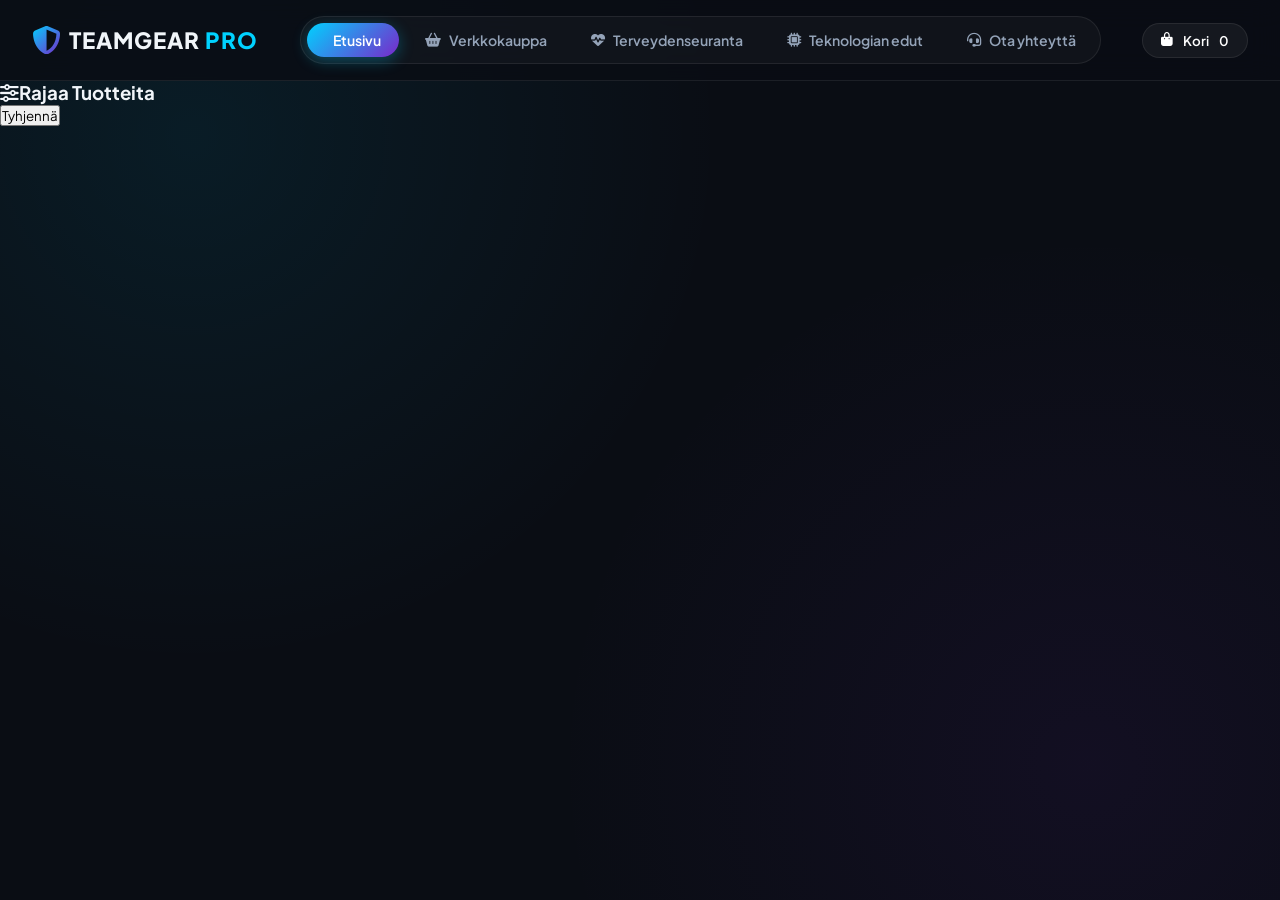
==== index.html @ cf90cc13 "Navbar valmis" ====
<!DOCTYPE html>
<html lang="fi">

<head>
    <meta charset="UTF-8" />
    <meta name="viewport" content="width=device-width, initial-scale=1.0" />
    <title>TeamGear Pro - Urheilujoukkueiden Kokoelma</title>
    <link rel="stylesheet" href="style.css" />
    <link rel="stylesheet" href="https://cdnjs.cloudflare.com/ajax/libs/font-awesome/6.4.0/css/all.min.css" />
</head>

<body>
    <header class="luxury-navbar">
        <div class="logo-box">
            <a href="#etusivu" class="logo-link">
                <i class="fa-solid fa-shield-halved logo-icon"></i>
                <span class="logo-text">TEAMGEAR <span>PRO</span></span>
            </a>
        </div>
        <nav class="nav-links">
            <button class="nav-btn active" data-tab="tab-etusivu"><i class="fa-solid fa-grid-2"></i>Etusivu</button>
            <button class="nav-btn" data-tab="tab-verkkokauppa"><i
                    class="fa-solid fa-basket-shopping"></i>Verkkokauppa</button>
            <button class="nav-btn disabled" data-tab="tab-terveys"><i
                    class="fa-solid fa-heart-pulse"></i>Terveydenseuranta</button>
            <button class="nav-btn disabled" data-tab="tab-teknologia"><i class="fa-solid fa-microchip"></i>Teknologian
                edut</button>
            <button class="nav-btn disabled" data-tab="tab-yhteytta"><i class="fa-solid fa-headset"></i>Ota
                yhteyttä</button>
        </nav>
        <div class="nav-cart-box">
            <button id="open-cart-btn" class="glow-cart-btn">
                <i class="fa-solid fa-bag-shopping"></i>
                <span class="cart-label">Kori</span>
                <span id="cart-badge" class="badge">0</span>
            </button>
        </div>
    </header>

    <div class="main-container">
        <section id="tab-etusivu" class="tab-content active">
            <div class="catalog-layout">
                <aside class="glow-sidebar">
                    <div class="fillter-header">
                        <h3><i class="fa-solid fa-sliders"></i>Rajaa Tuotteita</h3>
                        <button id="reset-filters" class="reset-btn">Tyhjennä</button>
                    </div>

                    <div class="filter-group">
                        <label></label>
                    </div>

                </aside>
            </div>
        </section>
    </div>
</body>

</html>
---- style.css ----
@import url('https://fonts.googleapis.com/css2?family=Plus+Jakarta+Sans:wght@300;400;600;700;800&display=swap');

* {
    margin: 0;
    padding: 0;
    box-sizing: border-box;
    font-family: 'Plus Jakarta Sans', sans-serif;
}

:root {
    --bg-dark: #0a0d14;
    --card-bg: rgba(18, 24, 38, 0.75);
    --border-color: rgba(255, 255, 255, 0.08);
    --accent-blue: #00d2ff;
    --accent-purple: #7928ca;
    --accent-gradient: linear-gradient(135deg, #00d2ff, #7928ca);
    --text-main: #f1f5f9;
    --text-muted: #94a3b8;
    --gold: #ffb703;
}

body {
    background-color: var(--bg-dark);
    background-image:
        radial-gradient(circle at 15% 15%, rgba(0, 210, 255, 0.08) 0%, transparent 40%),
        radial-gradient(circle at 85% 85%, rgba(121, 40, 202, 0.08) 0%, transparent 40%);
    background-attachment: fixed;
    color: var(--text-main);
    min-height: 100vh;
}

.logo-link {
    text-decoration: none;
    color: inherit;
    display: inline-flex;
    align-items: center;
    gap: 0.5rem;
    cursor: pointer;
}

.logo-link:visited,
.logo-link:active,
.logo-link:hover {
    color: inherit;
    text-decoration: none;
}

.luxury-navbar {
    display: flex;
    justify-content: space-between;
    align-items: center;
    padding: 1rem 2rem;
    background: rgba(10, 13, 20, 0.85);
    backdrop-filter: blur(15px);
    border-bottom: 1px solid var(--border-color);
    position: sticky;
    top: 0;
    z-index: 100;
}

.logo-box {
    display: flex;
    align-items: center;
    gap: 10px;
}

.logo-icon {
    font-size: 1.8rem;
    background: var(--accent-gradient);
    background-clip: text;
    -webkit-background-clip: text;
    -webkit-text-fill-color: transparent;
}

.logo-text {
    font-weight: 800;
    font-size: 1.4rem;
    letter-spacing: 1px;
}

.logo-text span {
    color: var(--accent-blue);
}

.nav-links {
    display: flex;
    gap: 8px;
    background: rgba(255, 255, 255, 0.03);
    padding: 6px;
    border-radius: 30px;
    border: 1px solid var(--border-color);
}

.nav-btn {
    background: transparent;
    border: none;
    color: var(--text-muted);
    padding: 8px 18px;
    border-radius: 20px;
    font-size: 0.88rem;
    font-weight: 600;
    cursor: pointer;
    transition: all 0.3s ease;
    display: flex;
    align-items: center;
    gap: 8px;
}

.nav-btn.active {
    background: var(--accent-gradient);
    color: white;
    box-shadow: 0 4px 15px rgba(0, 210, 255, 0.3);
}


.glow-cart-btn {
    background: rgba(255, 255, 255, 0.05);
    border: 1px solid var(--border-color);
    color: white;
    padding: 8px 18px;
    border-radius: 20px;
    font-weight: 600;
    cursor: pointer;
    display: flex;
    align-items: center;
    gap: 10px;
    transition: 0.3s;
}

.glow-cart-btn:hover {
    border-color: var(--accent-blue);
    box-shadow: 0 0 15px rgba(0, 210, 255, 0.2);
}
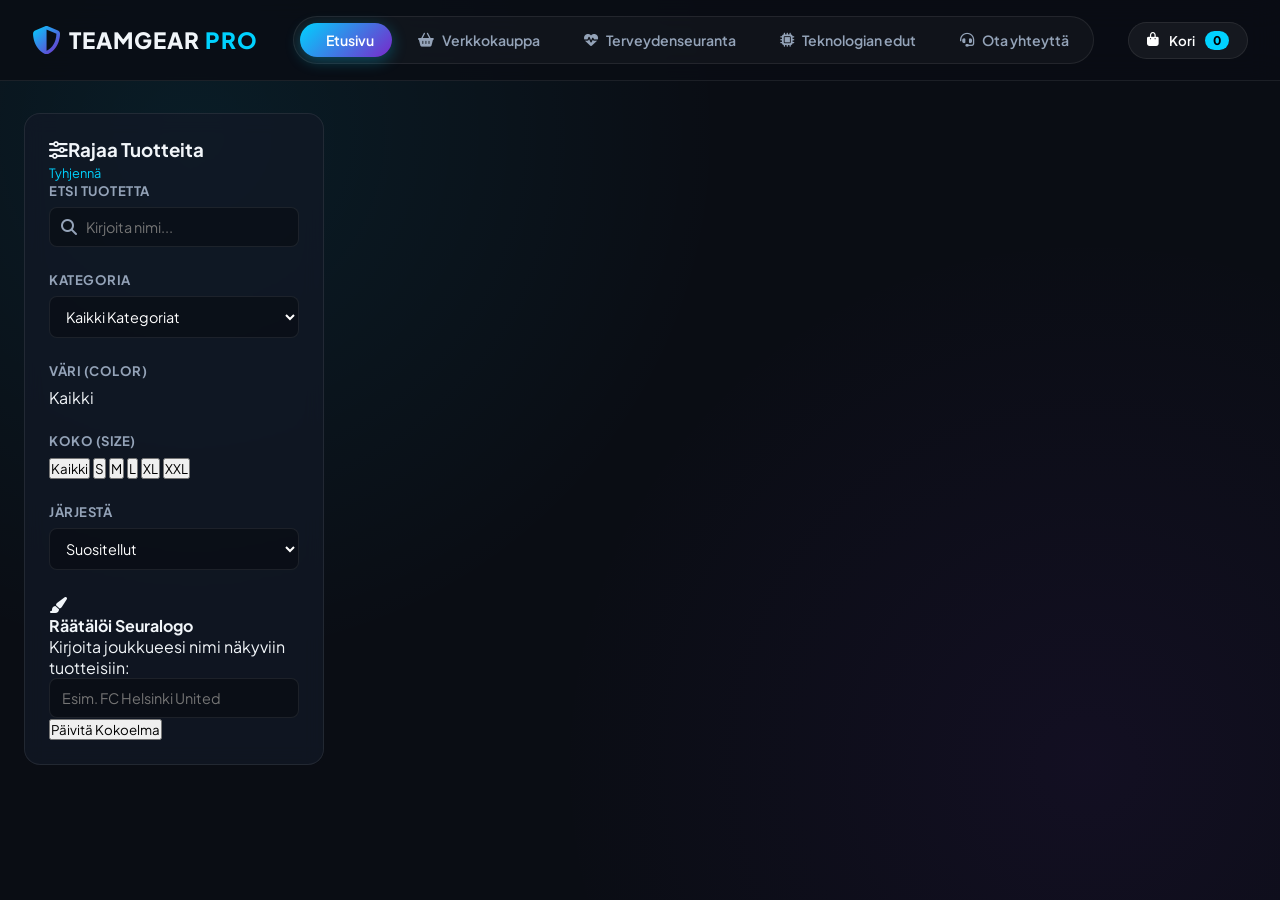
==== commit 74bb8b7a: "Aside Valmis" ====
--- a/index.html
+++ b/index.html
@@ -47,9 +47,71 @@
                     </div>
 
                     <div class="filter-group">
-                        <label></label>
+                        <label>Etsi tuotetta</label>
+                        <div class="search-input-wrapper">
+                            <i class="fa-solid fa-magnifying-glass"></i>
+                            <input type="text" id="search-input" placeholder="Kirjoita nimi..." />
+                        </div>
                     </div>
 
+                    <div class="filter-group">
+                        <label>Kategoria</label>
+                        <select id="category-filter">
+                            <option value="all">Kaikki Kategoriat</option>
+                            <option value="peliasut">Peliasut & Paidat</option>
+                            <option value="takit">Takit & Lämpövarusteet</option>
+                            <option value="housut">Housut & Trikoot</option>
+                            <option value="kengät">Jalkineet & Suojat</option>
+                            <option value="varusteet">Kassit & Tarvikkeet</option>
+                        </select>
+                    </div>
+
+                    <div class="filter-group">
+                        <label>Väri (Color)</label>
+                        <div class="color-swatches" id="color-swatches">
+                            <span class="swatch active" data-color="all" title="Kaikki">Kaikki</span>
+                            <span class="swatch color-red" data-color="Punainen" title="Punainen"></span>
+                            <span class="swatch color-blue" data-color="Sininen" title="Sininen"></span>
+                            <span class="swatch color-black" data-color="Musta" title="Musta"></span>
+                            <span class="swatch color-gold" data-color="Kulta" title="Kulta"></span>
+                            <span class="swatch color-white" data-color="Valkoinen" title="Valkoinen"></span>
+                            <span class="swatch color-cyan" data-color="Syaani" title="Syaani"></span>
+                        </div>
+                    </div>
+
+                    <div class="filter-group">
+                        <label>Koko (Size)</label>
+                        <div class="size-boxes" id="size-boxes">
+                            <button class="size-btn active" data-size="all">Kaikki</button>
+                            <button class="size-btn" data-size="S">S</button>
+                            <button class="size-btn" data-size="M">M</button>
+                            <button class="size-btn" data-size="L">L</button>
+                            <button class="size-btn" data-size="XL">XL</button>
+                            <button class="size-btn" data-size="XXL">XXL</button>
+                        </div>
+                    </div>
+
+                    <div class="filter-group">
+                        <label>Järjestä</label>
+                        <select id="sort-filter">
+                            <option value="default">Suositellut</option>
+                            <option value="price-low">Hinta: Edullisin ensin</option>
+                            <option value="price-high">Hinta: Arvokkain ensin</option>
+                            <option value="name">Nimi (A-Z)</option>
+                        </select>
+                    </div>
+
+                    <div class="customizer-card">
+                        <div class="customizer-head">
+                            <i class="fa-solid fa-paintbrush"></i>
+                            <h4>Räätälöi Seuralogo</h4>
+                        </div>
+                        <p>Kirjoita joukkueesi nimi näkyviin tuotteisiin:</p>
+                        <input type="text" id="team-name-input" placeholder="Esim. FC Helsinki United" />
+                        <button id="apply-team-name" class="accent-btn">
+                            Päivitä Kokoelma
+                        </button>
+                    </div>
                 </aside>
             </div>
         </section>
--- a/style.css
+++ b/style.css
@@ -130,4 +130,111 @@
 .glow-cart-btn:hover {
     border-color: var(--accent-blue);
     box-shadow: 0 0 15px rgba(0, 210, 255, 0.2);
+}
+
+.badge {
+    background: var(--accent-blue);
+    color: #000;
+    font-weight: 800;
+    padding: 2px 8px;
+    border-radius: 10px;
+    font-size: 0.75rem;
+}
+
+.main-container {
+    max-width: 1400px;
+    margin: 2rem auto;
+    padding: 0 1.5rem;
+}
+
+.tab-content {
+    display: none;
+}
+
+.tab-content.active {
+    display: block;
+}
+
+.catalog-layout {
+    display: flex;
+    gap: 2rem;
+}
+
+.glow-sidebar {
+    width: 300px;
+    flex-shrink: 0;
+    background: var(--card-bg);
+    border: 1px solid var(--border-color);
+    backdrop-filter: blur(10px);
+    border-radius: 16px;
+    padding: 1.5rem;
+    height: fit-content;
+
+}
+
+.filter-header {
+    display: flex;
+    justify-content: space-between;
+    align-items: center;
+    margin-bottom: 1.5rem;
+}
+
+.filter-header h3 {
+    font-size: 1.1rem;
+    font-weight: 700;
+    display: flex;
+    align-items: center;
+    gap: 8px;
+}
+
+.reset-btn {
+    background: transparent;
+    border: none;
+    color: var(--accent-blue);
+    font-size: 0.8rem;
+    cursor: pointer;
+}
+
+.filter-group {
+    margin-bottom: 1.5rem;
+}
+
+.filter-group label {
+    display: block;
+    font-size: 0.82rem;
+    text-transform: uppercase;
+    letter-spacing: 0.5px;
+    color: var(--text-muted);
+    margin-bottom: 8px;
+    font-weight: 700;
+}
+
+.search-input-wrapper {
+    position: relative;
+}
+
+.search-input-wrapper i {
+    position: absolute;
+    left: 12px;
+    top: 50%;
+    transform: translateY(-50%);
+    color: var(--text-muted);
+}
+
+.search-input-wrapper input,
+.filter-group select,
+.customizer-card input {
+    width: 100%;
+    background: rgba(0, 0, 0, 0.3);
+    border: 1px solid var(--border-color);
+    color: white;
+    padding: 10px 12px 10px 36px;
+    border-radius: 8px;
+    outline: none;
+    font-size: 0.9rem;
+}
+
+.filter-group select,
+.customizer-card input {
+    padding-left: 12px;
 }
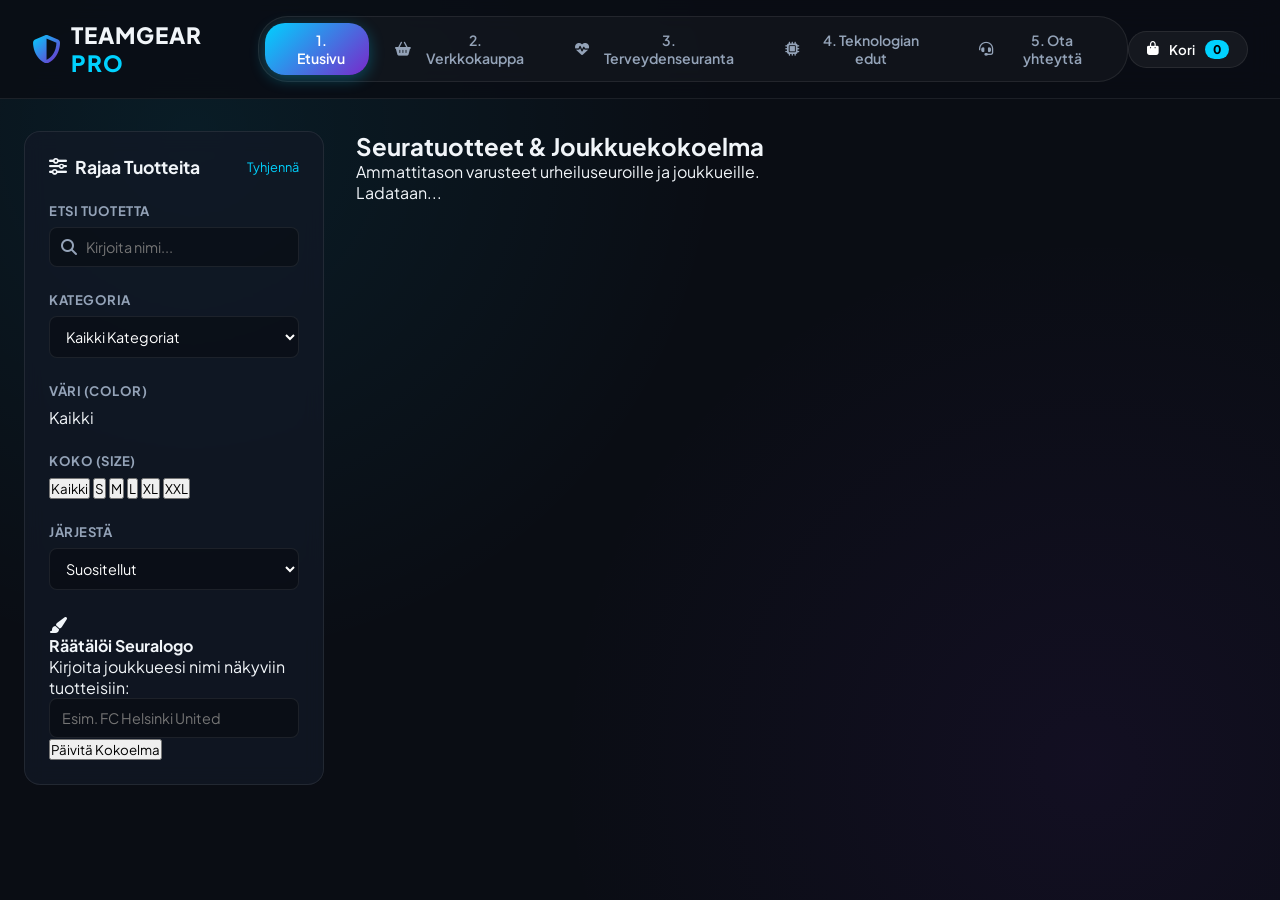
==== commit 07b16289: "Aside jatkuu." ====
--- a/index.html
+++ b/index.html
@@ -12,21 +12,25 @@
 <body>
     <header class="luxury-navbar">
         <div class="logo-box">
-            <a href="#etusivu" class="logo-link">
-                <i class="fa-solid fa-shield-halved logo-icon"></i>
-                <span class="logo-text">TEAMGEAR <span>PRO</span></span>
-            </a>
+            <i class="fa-solid fa-shield-halved logo-icon"></i>
+            <span class="logo-text">TEAMGEAR <span>PRO</span></span>
         </div>
         <nav class="nav-links">
-            <button class="nav-btn active" data-tab="tab-etusivu"><i class="fa-solid fa-grid-2"></i>Etusivu</button>
-            <button class="nav-btn" data-tab="tab-verkkokauppa"><i
-                    class="fa-solid fa-basket-shopping"></i>Verkkokauppa</button>
-            <button class="nav-btn disabled" data-tab="tab-terveys"><i
-                    class="fa-solid fa-heart-pulse"></i>Terveydenseuranta</button>
-            <button class="nav-btn disabled" data-tab="tab-teknologia"><i class="fa-solid fa-microchip"></i>Teknologian
-                edut</button>
-            <button class="nav-btn disabled" data-tab="tab-yhteytta"><i class="fa-solid fa-headset"></i>Ota
-                yhteyttä</button>
+            <button class="nav-btn active" data-tab="tab-etusivu">
+                <i class="fa-solid fa-grid-2"></i> 1. Etusivu
+            </button>
+            <button class="nav-btn" data-tab="tab-verkkokauppa">
+                <i class="fa-solid fa-basket-shopping"></i> 2. Verkkokauppa
+            </button>
+            <button class="nav-btn disabled" data-tab="tab-terveys">
+                <i class="fa-solid fa-heart-pulse"></i> 3. Terveydenseuranta
+            </button>
+            <button class="nav-btn disabled" data-tab="tab-teknologia">
+                <i class="fa-solid fa-microchip"></i> 4. Teknologian edut
+            </button>
+            <button class="nav-btn disabled" data-tab="tab-yhteytta">
+                <i class="fa-solid fa-headset"></i> 5. Ota yhteyttä
+            </button>
         </nav>
         <div class="nav-cart-box">
             <button id="open-cart-btn" class="glow-cart-btn">
@@ -41,8 +45,8 @@
         <section id="tab-etusivu" class="tab-content active">
             <div class="catalog-layout">
                 <aside class="glow-sidebar">
-                    <div class="fillter-header">
-                        <h3><i class="fa-solid fa-sliders"></i>Rajaa Tuotteita</h3>
+                    <div class="filter-header">
+                        <h3><i class="fa-solid fa-sliders"></i> Rajaa Tuotteita</h3>
                         <button id="reset-filters" class="reset-btn">Tyhjennä</button>
                     </div>
 
@@ -113,6 +117,20 @@
                         </button>
                     </div>
                 </aside>
+
+                <main class="catalog-view">
+                    <div class="catalog-topbar">
+                        <div>
+                            <h2>Seuratuotteet & Joukkuekokoelma</h2>
+                            <p class="sub-text">
+                                Ammattitason varusteet urheiluseuroille ja joukkueille.
+                            </p>
+                        </div>
+                        <div class="results-badge" id="results-count">Ladataan...</div>
+                    </div>
+
+                    <div class="products-grid" id="products-grid"></div>
+                </main>
             </div>
         </section>
     </div>
--- a/style.css
+++ b/style.css
@@ -169,7 +169,6 @@
     border-radius: 16px;
     padding: 1.5rem;
     height: fit-content;
-
 }
 
 .filter-header {
@@ -237,4 +236,21 @@
 .filter-group select,
 .customizer-card input {
     padding-left: 12px;
+}
+
+input:focus-visible,
+select:focus-visible,
+button:focus-visible {
+    outline: 2px solid var(--accent-blue);
+    outline-offset: 2px;
+}
+
+@media (max-width: 992px) {
+    .catalog-layout {
+        flex-direction: column;
+    }
+
+    .glow-sidebar {
+        width: 100%;
+    }
 }
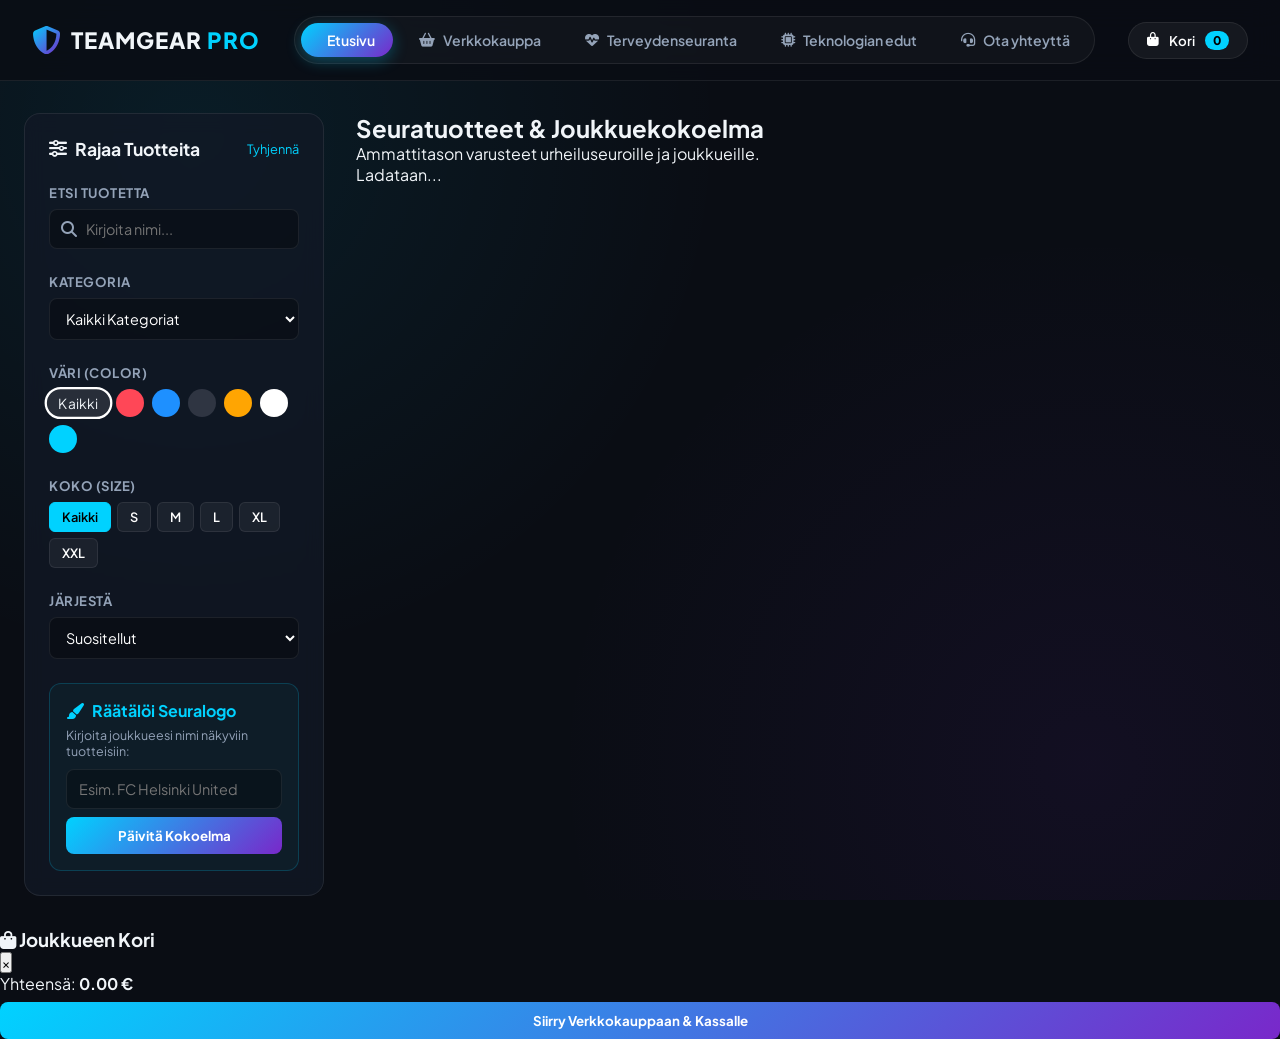
==== commit ab33feaf: "Aside Valmis." ====
--- a/index.html
+++ b/index.html
@@ -17,19 +17,19 @@
         </div>
         <nav class="nav-links">
             <button class="nav-btn active" data-tab="tab-etusivu">
-                <i class="fa-solid fa-grid-2"></i> 1. Etusivu
+                <i class="fa-solid fa-grid-2"></i> Etusivu
             </button>
             <button class="nav-btn" data-tab="tab-verkkokauppa">
-                <i class="fa-solid fa-basket-shopping"></i> 2. Verkkokauppa
+                <i class="fa-solid fa-basket-shopping"></i> Verkkokauppa
             </button>
             <button class="nav-btn disabled" data-tab="tab-terveys">
-                <i class="fa-solid fa-heart-pulse"></i> 3. Terveydenseuranta
+                <i class="fa-solid fa-heart-pulse"></i> Terveydenseuranta
             </button>
             <button class="nav-btn disabled" data-tab="tab-teknologia">
-                <i class="fa-solid fa-microchip"></i> 4. Teknologian edut
+                <i class="fa-solid fa-microchip"></i> Teknologian edut
             </button>
             <button class="nav-btn disabled" data-tab="tab-yhteytta">
-                <i class="fa-solid fa-headset"></i> 5. Ota yhteyttä
+                <i class="fa-solid fa-headset"></i> Ota yhteyttä
             </button>
         </nav>
         <div class="nav-cart-box">
@@ -133,6 +133,92 @@
                 </main>
             </div>
         </section>
+
+        <section id="tab-verkkokauppa" class="tab-content">
+            <div class="verkkokauppa-hero">
+                <h2>Verkkokauppa & Tilaushallinta</h2>
+                <p>
+                    Hallitse joukkueesi valintoja, tarkastele valittuja kokoelmia ja
+                    siirry kassalle.
+                </p>
+            </div>
+
+            <div class="store-grid-layout">
+                <div class="store-cart-summary-box">
+                    <h3>Valitut Joukkuetuotteet</h3>
+                    <div id="store-cart-list" class="store-cart-list"></div>
+                </div>
+
+                <div class="checkout-panel">
+                    <h3>Tilausyhteenveto</h3>
+                    <div class="checkout-line">
+                        <span>Tuotteet yhteensä:</span>
+                        <strong id="summary-subtotal">0.00 €</strong>
+                    </div>
+                    <div class="checkout-line">
+                        <span>Seura-alennus (Automattinen):</span>
+                        <strong id="summary-discount" class="discount-text">-0.00 €</strong>
+                    </div>
+                    <div class="checkout-line">
+                        <span>Toimituskulut:</span>
+                        <span>Ilmainen seurantoimitus</span>
+                    </div>
+                    <hr class="divider" />
+                    <div class="checkout-line total-line">
+                        <span>Kokonaissumma:</span>
+                        <strong id="summary-total">0.00 €</strong>
+                    </div>
+
+                    <button id="final-checkout-btn" class="checkout-submit-btn">
+                        <i class="fa-solid fa-lock"></i> Vahvista ja Lähetä Tilaus
+                    </button>
+                </div>
+            </div>
+        </section>
+
+        <section id="tab-terveys" class="tab-content">
+            <div class="placeholder-view">
+                <i class="fa-solid fa-heart-pulse"></i>
+                <h2>3. Terveydenseuranta</h2>
+                <p>Tämä osio on tekeillä teammatesi toimesta.</p>
+            </div>
+        </section>
+
+        <section id="tab-teknologia" class="tab-content">
+            <div class="placeholder-view">
+                <i class="fa-solid fa-microchip"></i>
+                <h2>4. Teknologian edut</h2>
+                <p>Tämä osio on tekeillä teammatesi toimesta.</p>
+            </div>
+        </section>
+
+        <section id="tab-yhteytta" class="tab-content">
+            <div class="placeholder-view">
+                <i class="fa-solid fa-headset"></i>
+                <h2>5. Ota yhteyttä</h2>
+                <p>Tämä osio on tekeillä teammatesi toimesta.</p>
+            </div>
+        </section>
+    </div>
+
+    <div id="cart-drawer" class="cart-drawer">
+        <div class="drawer-overlay" id="close-drawer-overlay"></div>
+        <div class="drawer-content">
+            <div class="drawer-header">
+                <h3><i class="fa-solid fa-bag-shopping"></i> Joukkueen Kori</h3>
+                <button id="close-drawer-btn" class="close-btn">&times;</button>
+            </div>
+            <div class="drawer-body" id="drawer-cart-items"></div>
+            <div class="drawer-footer">
+                <div class="drawer-total">
+                    <span>Yhteensä:</span>
+                    <strong id="drawer-total-price">0.00 €</strong>
+                </div>
+                <button id="go-to-verkkokauppa" class="accent-btn full-width">
+                    Siirry Verkkokauppaan & Kassalle
+                </button>
+            </div>
+        </div>
     </div>
 </body>
 
--- a/style.css
+++ b/style.css
@@ -112,7 +112,6 @@
     box-shadow: 0 4px 15px rgba(0, 210, 255, 0.3);
 }
 
-
 .glow-cart-btn {
     background: rgba(255, 255, 255, 0.05);
     border: 1px solid var(--border-color);
@@ -238,6 +237,134 @@
     padding-left: 12px;
 }
 
+.color-swatches {
+    display: flex;
+    flex-wrap: wrap;
+    gap: 8px;
+}
+
+.swatch {
+    width: 28px;
+    height: 28px;
+    border-radius: 50%;
+    cursor: pointer;
+    border: 2px solid transparent;
+    transition: 0.2s;
+}
+
+.swatch.active {
+    border-color: white;
+    transform: scale(1.15);
+}
+
+.swatch[data-color="all"] {
+    width: auto;
+    height: 28px;
+    padding: 0 10px;
+    border-radius: 14px;
+    background: rgba(255, 255, 255, 0.1);
+    font-size: 0.75rem;
+    display: flex;
+    align-items: center;
+}
+
+.color-red {
+    background: #ff4757;
+}
+
+.color-blue {
+    background: #1e90ff;
+}
+
+.color-black {
+    background: #2f3542;
+}
+
+.color-gold {
+    background: #ffa502;
+}
+
+.color-white {
+    background: #ffffff;
+}
+
+.color-cyan {
+    background: #00d2ff;
+}
+
+.size-boxes {
+    display: flex;
+    gap: 6px;
+    flex-wrap: wrap;
+}
+
+.size-btn {
+    background: rgba(255, 255, 255, 0.05);
+    border: 1px solid var(--border-color);
+    color: white;
+    padding: 6px 12px;
+    border-radius: 6px;
+    cursor: pointer;
+    font-size: 0.8rem;
+    font-weight: 600;
+}
+
+.size-btn.active {
+    background: var(--accent-blue);
+    color: black;
+    border-color: var(--accent-blue);
+}
+
+.customizer-card {
+    background: rgba(0, 210, 255, 0.04);
+    border: 1px solid rgba(0, 210, 255, 0.2);
+    padding: 1rem;
+    border-radius: 12px;
+    margin-top: 1rem;
+}
+
+.customizer-head {
+    display: flex;
+    align-items: center;
+    gap: 8px;
+    color: var(--accent-blue);
+    margin-bottom: 6px;
+}
+
+.customizer-card p {
+    font-size: 0.78rem;
+    color: var(--text-muted);
+    margin-bottom: 10px;
+}
+
+.accent-btn {
+    width: 100%;
+    margin-top: 8px;
+    background: var(--accent-gradient);
+    color: white;
+    border: none;
+    padding: 10px;
+    border-radius: 8px;
+    font-weight: 700;
+    cursor: pointer;
+    transition: 0.3s;
+}
+
+.accent-btn:hover {
+    opacity: 0.9;
+    box-shadow: 0 4px 15px rgba(121, 40, 202, 0.4);
+}
+
+
+
+
+
+
+
+
+
+
+
 input:focus-visible,
 select:focus-visible,
 button:focus-visible {
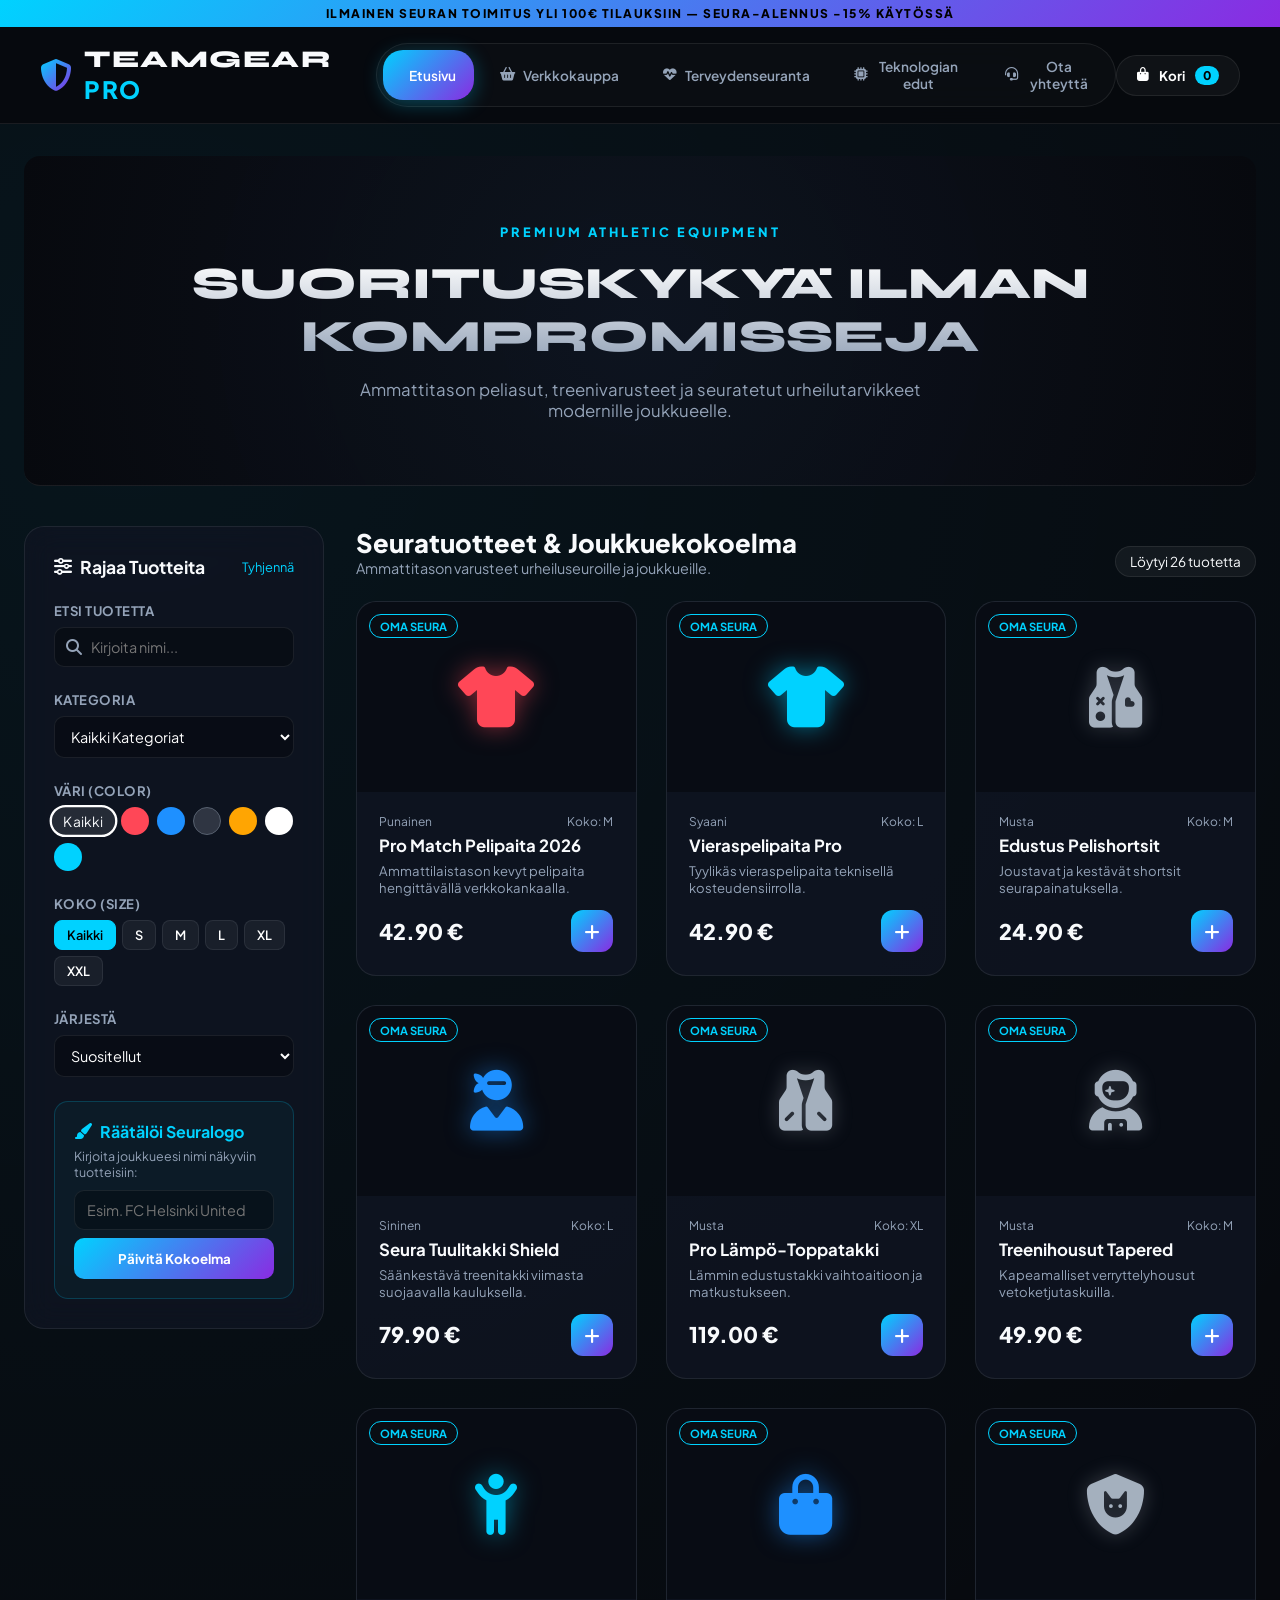
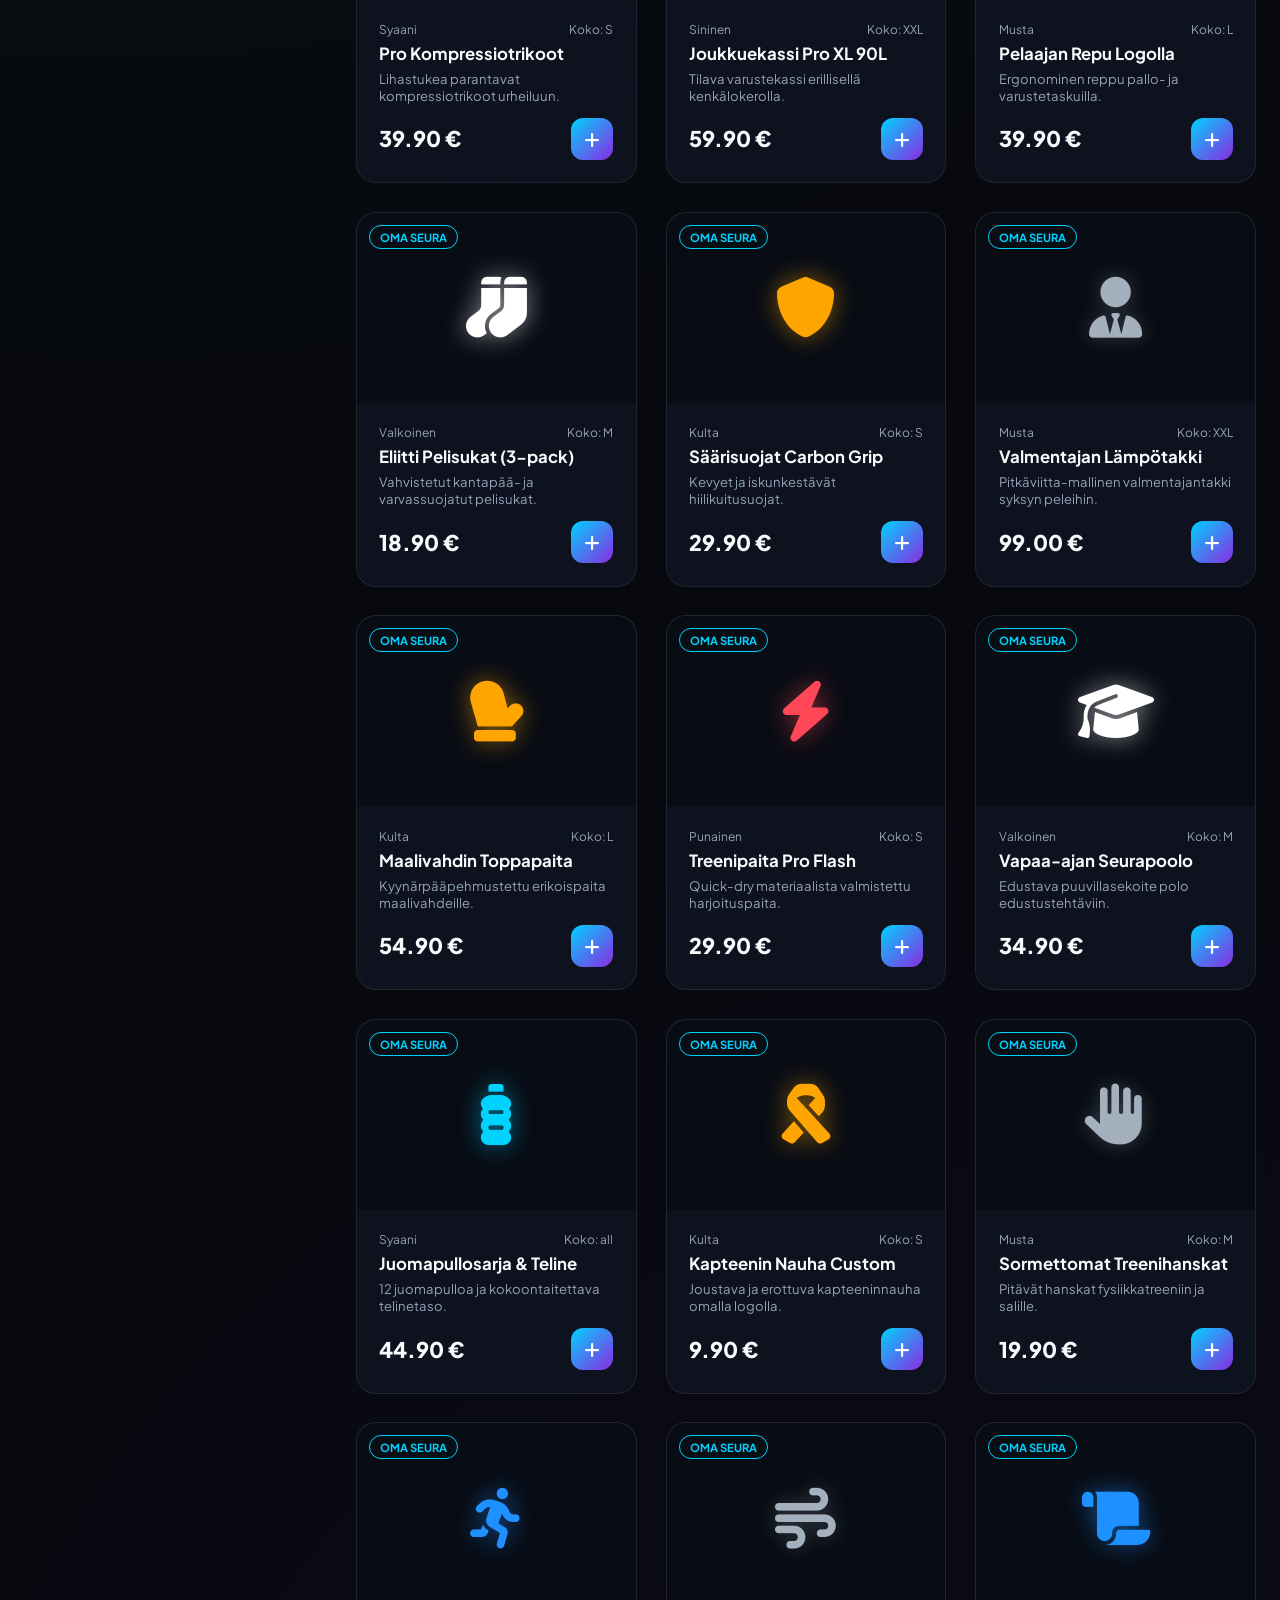
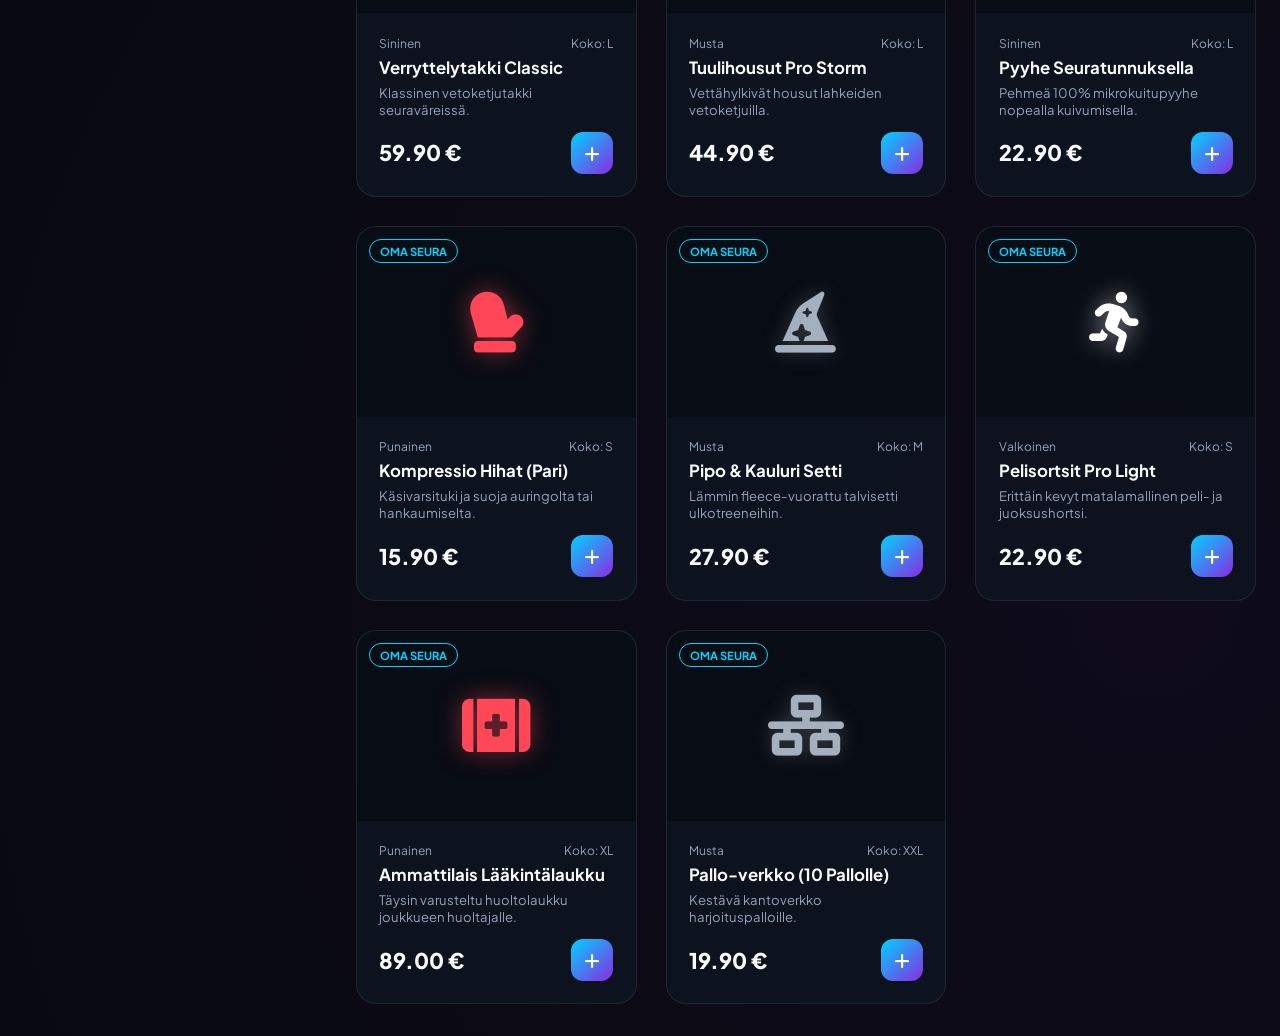
==== commit 6a25abbc: "Kaikki Valmis." ====
--- a/index.html
+++ b/index.html
@@ -4,33 +4,33 @@
 <head>
     <meta charset="UTF-8" />
     <meta name="viewport" content="width=device-width, initial-scale=1.0" />
-    <title>TeamGear Pro - Urheilujoukkueiden Kokoelma</title>
+    <title>TeamGear Pro - Elite Athletic Collection</title>
     <link rel="stylesheet" href="style.css" />
-    <link rel="stylesheet" href="https://cdnjs.cloudflare.com/ajax/libs/font-awesome/6.4.0/css/all.min.css" />
+    <link rel="stylesheet" href="https://cdnjs.cloudflare.com/ajax/libs/font-awesome/6.5.2/css/all.min.css" />
+    <link
+        href="https://fonts.googleapis.com/css2?family=Plus+Jakarta+Sans:wght@300;400;600;700;800&family=Syne:wght@700;800&display=swap"
+        rel="stylesheet">
 </head>
 
 <body>
+    <div class="top-announcement">
+        <span>ILMAINEN SEURAN TOIMITUS YLI 100€ TILAUKSIIN — SEURA-ALENNUS -15% KÄYTÖSSÄ</span>
+    </div>
+
     <header class="luxury-navbar">
         <div class="logo-box">
             <i class="fa-solid fa-shield-halved logo-icon"></i>
             <span class="logo-text">TEAMGEAR <span>PRO</span></span>
         </div>
         <nav class="nav-links">
-            <button class="nav-btn active" data-tab="tab-etusivu">
-                <i class="fa-solid fa-grid-2"></i> Etusivu
-            </button>
-            <button class="nav-btn" data-tab="tab-verkkokauppa">
-                <i class="fa-solid fa-basket-shopping"></i> Verkkokauppa
-            </button>
-            <button class="nav-btn disabled" data-tab="tab-terveys">
-                <i class="fa-solid fa-heart-pulse"></i> Terveydenseuranta
-            </button>
-            <button class="nav-btn disabled" data-tab="tab-teknologia">
-                <i class="fa-solid fa-microchip"></i> Teknologian edut
-            </button>
-            <button class="nav-btn disabled" data-tab="tab-yhteytta">
-                <i class="fa-solid fa-headset"></i> Ota yhteyttä
-            </button>
+            <button class="nav-btn active" data-tab="tab-etusivu"><i class="fa-solid fa-grid-2"></i> Etusivu</button>
+            <button class="nav-btn" data-tab="tab-verkkokauppa"><i class="fa-solid fa-basket-shopping"></i>
+                Verkkokauppa</button>
+            <button class="nav-btn" data-tab="tab-terveys"><i class="fa-solid fa-heart-pulse"></i>
+                Terveydenseuranta</button>
+            <button class="nav-btn" data-tab="tab-teknologia"><i class="fa-solid fa-microchip"></i> Teknologian
+                edut</button>
+            <button class="nav-btn" data-tab="tab-yhteytta"><i class="fa-solid fa-headset"></i> Ota yhteyttä</button>
         </nav>
         <div class="nav-cart-box">
             <button id="open-cart-btn" class="glow-cart-btn">
@@ -43,6 +43,16 @@
 
     <div class="main-container">
         <section id="tab-etusivu" class="tab-content active">
+            <div class="hero-section">
+                <div class="hero-overlay"></div>
+                <div class="hero-content">
+                    <span class="hero-tag">PREMIUM ATHLETIC EQUIPMENT</span>
+                    <h1 class="hero-title">SUORITUSKYKYÄ ILMAN KOMPROMISSEJA</h1>
+                    <p class="hero-desc">Ammattitason peliasut, treenivarusteet ja seuratetut urheilutarvikkeet
+                        modernille joukkueelle.</p>
+                </div>
+            </div>
+
             <div class="catalog-layout">
                 <aside class="glow-sidebar">
                     <div class="filter-header">
@@ -112,9 +122,7 @@
                         </div>
                         <p>Kirjoita joukkueesi nimi näkyviin tuotteisiin:</p>
                         <input type="text" id="team-name-input" placeholder="Esim. FC Helsinki United" />
-                        <button id="apply-team-name" class="accent-btn">
-                            Päivitä Kokoelma
-                        </button>
+                        <button id="apply-team-name" class="accent-btn">Päivitä Kokoelma</button>
                     </div>
                 </aside>
 
@@ -122,13 +130,10 @@
                     <div class="catalog-topbar">
                         <div>
                             <h2>Seuratuotteet & Joukkuekokoelma</h2>
-                            <p class="sub-text">
-                                Ammattitason varusteet urheiluseuroille ja joukkueille.
-                            </p>
+                            <p class="sub-text">Ammattitason varusteet urheiluseuroille ja joukkueille.</p>
                         </div>
                         <div class="results-badge" id="results-count">Ladataan...</div>
                     </div>
-
                     <div class="products-grid" id="products-grid"></div>
                 </main>
             </div>
@@ -137,10 +142,7 @@
         <section id="tab-verkkokauppa" class="tab-content">
             <div class="verkkokauppa-hero">
                 <h2>Verkkokauppa & Tilaushallinta</h2>
-                <p>
-                    Hallitse joukkueesi valintoja, tarkastele valittuja kokoelmia ja
-                    siirry kassalle.
-                </p>
+                <p>Hallitse joukkueesi valintoja, tarkastele valittuja kokoelmia ja siirry kassalle.</p>
             </div>
 
             <div class="store-grid-layout">
@@ -168,7 +170,6 @@
                         <span>Kokonaissumma:</span>
                         <strong id="summary-total">0.00 €</strong>
                     </div>
-
                     <button id="final-checkout-btn" class="checkout-submit-btn">
                         <i class="fa-solid fa-lock"></i> Vahvista ja Lähetä Tilaus
                     </button>
@@ -179,24 +180,26 @@
         <section id="tab-terveys" class="tab-content">
             <div class="placeholder-view">
                 <i class="fa-solid fa-heart-pulse"></i>
-                <h2>3. Terveydenseuranta</h2>
-                <p>Tämä osio on tekeillä teammatesi toimesta.</p>
+                <h2>Terveydenseuranta</h2>
+                <p>Seuraa omaa hyvinvointiasi ja kehity urheilijana. Älykello auttaa sinua seuraamaan päivittäistä
+                    aktiivisuuttasi, sykettäsi ja untasi.</p>
             </div>
         </section>
 
         <section id="tab-teknologia" class="tab-content">
             <div class="placeholder-view">
                 <i class="fa-solid fa-microchip"></i>
-                <h2>4. Teknologian edut</h2>
-                <p>Tämä osio on tekeillä teammatesi toimesta.</p>
+                <h2>Teknologian edut</h2>
+                <p>Pienempi laite, suurempi vaikutus. Tutustu siihen, miten älykello tukee hyvinvointia, turvallisuutta
+                    ja sujuvampaa arkea.</p>
             </div>
         </section>
 
         <section id="tab-yhteytta" class="tab-content">
             <div class="placeholder-view">
                 <i class="fa-solid fa-headset"></i>
-                <h2>5. Ota yhteyttä</h2>
-                <p>Tämä osio on tekeillä teammatesi toimesta.</p>
+                <h2>Ota yhteyttä</h2>
+                <p>Ota meihin yhteyttä kaikissa seuratilauksiin ja tuotteisiin liittyvissä kysymyksissä.</p>
             </div>
         </section>
     </div>
@@ -220,6 +223,8 @@
             </div>
         </div>
     </div>
+
+    <script src="script.js"></script>
 </body>
 
 </html>
--- a/style.css
+++ b/style.css
@@ -1,4 +1,4 @@
-@import url('https://fonts.googleapis.com/css2?family=Plus+Jakarta+Sans:wght@300;400;600;700;800&display=swap');
+@import url('https://fonts.googleapis.com/css2?family=Plus+Jakarta+Sans:wght@300;400;600;700;800&family=Syne:wght@700;800&display=swap');
 
 * {
     margin: 0;
@@ -8,50 +8,42 @@
 }
 
 :root {
-    --bg-dark: #0a0d14;
-    --card-bg: rgba(18, 24, 38, 0.75);
+    --bg-dark: #07090e;
+    --card-bg: rgba(15, 21, 33, 0.85);
     --border-color: rgba(255, 255, 255, 0.08);
     --accent-blue: #00d2ff;
-    --accent-purple: #7928ca;
-    --accent-gradient: linear-gradient(135deg, #00d2ff, #7928ca);
-    --text-main: #f1f5f9;
+    --accent-purple: #8a2be2;
+    --accent-gradient: linear-gradient(135deg, #00d2ff 0%, #8a2be2 100%);
+    --text-main: #f8fafc;
     --text-muted: #94a3b8;
-    --gold: #ffb703;
 }
 
 body {
     background-color: var(--bg-dark);
     background-image:
-        radial-gradient(circle at 15% 15%, rgba(0, 210, 255, 0.08) 0%, transparent 40%),
-        radial-gradient(circle at 85% 85%, rgba(121, 40, 202, 0.08) 0%, transparent 40%);
-    background-attachment: fixed;
+        radial-gradient(circle at 10% 10%, rgba(0, 210, 255, 0.06) 0%, transparent 40%),
+        radial-gradient(circle at 90% 90%, rgba(138, 43, 226, 0.06) 0%, transparent 40%);
     color: var(--text-main);
     min-height: 100vh;
 }
 
-.logo-link {
-    text-decoration: none;
-    color: inherit;
-    display: inline-flex;
-    align-items: center;
-    gap: 0.5rem;
-    cursor: pointer;
-}
-
-.logo-link:visited,
-.logo-link:active,
-.logo-link:hover {
-    color: inherit;
-    text-decoration: none;
+.top-announcement {
+    background: var(--accent-gradient);
+    color: #000;
+    text-align: center;
+    font-size: 0.75rem;
+    font-weight: 800;
+    letter-spacing: 1.5px;
+    padding: 6px 12px;
 }
 
 .luxury-navbar {
     display: flex;
     justify-content: space-between;
     align-items: center;
-    padding: 1rem 2rem;
-    background: rgba(10, 13, 20, 0.85);
-    backdrop-filter: blur(15px);
+    padding: 1rem 2.5rem;
+    background: rgba(7, 9, 14, 0.9);
+    backdrop-filter: blur(20px);
     border-bottom: 1px solid var(--border-color);
     position: sticky;
     top: 0;
@@ -61,11 +53,11 @@
 .logo-box {
     display: flex;
     align-items: center;
-    gap: 10px;
+    gap: 12px;
 }
 
 .logo-icon {
-    font-size: 1.8rem;
+    font-size: 2rem;
     background: var(--accent-gradient);
     background-clip: text;
     -webkit-background-clip: text;
@@ -73,9 +65,10 @@
 }
 
 .logo-text {
-    font-weight: 800;
-    font-size: 1.4rem;
-    letter-spacing: 1px;
+    font-family: 'Syne', sans-serif;
+    font-weight: 800;
+    font-size: 1.5rem;
+    letter-spacing: 1.5px;
 }
 
 .logo-text span {
@@ -85,40 +78,41 @@
 .nav-links {
     display: flex;
     gap: 8px;
-    background: rgba(255, 255, 255, 0.03);
+    background: rgba(255, 255, 255, 0.02);
     padding: 6px;
-    border-radius: 30px;
+    border-radius: 40px;
     border: 1px solid var(--border-color);
 }
 
 .nav-btn {
+    color: var(--text-muted);
+    padding: 8px 18px;
+    border-radius: 20px;
+    font-size: 0.85rem;
+    font-weight: 600;
     background: transparent;
     border: none;
-    color: var(--text-muted);
-    padding: 8px 18px;
-    border-radius: 20px;
-    font-size: 0.88rem;
-    font-weight: 600;
-    cursor: pointer;
-    transition: all 0.3s ease;
+    cursor: pointer;
+    transition: 0.3s ease;
     display: flex;
     align-items: center;
     gap: 8px;
 }
 
+.nav-btn:hover,
 .nav-btn.active {
     background: var(--accent-gradient);
-    color: white;
-    box-shadow: 0 4px 15px rgba(0, 210, 255, 0.3);
+    color: #fff;
+    box-shadow: 0 4px 20px rgba(0, 210, 255, 0.3);
 }
 
 .glow-cart-btn {
-    background: rgba(255, 255, 255, 0.05);
-    border: 1px solid var(--border-color);
-    color: white;
-    padding: 8px 18px;
-    border-radius: 20px;
-    font-weight: 600;
+    background: rgba(255, 255, 255, 0.04);
+    border: 1px solid var(--border-color);
+    color: #fff;
+    padding: 10px 20px;
+    border-radius: 30px;
+    font-weight: 700;
     cursor: pointer;
     display: flex;
     align-items: center;
@@ -128,7 +122,7 @@
 
 .glow-cart-btn:hover {
     border-color: var(--accent-blue);
-    box-shadow: 0 0 15px rgba(0, 210, 255, 0.2);
+    box-shadow: 0 0 20px rgba(0, 210, 255, 0.25);
 }
 
 .badge {
@@ -138,6 +132,42 @@
     padding: 2px 8px;
     border-radius: 10px;
     font-size: 0.75rem;
+}
+
+.hero-section {
+    position: relative;
+    padding: 4rem 2rem;
+    text-align: center;
+    background: radial-gradient(circle, rgba(15, 21, 33, 0.9) 0%, rgba(7, 9, 14, 1) 100%);
+    border-bottom: 1px solid var(--border-color);
+    margin-bottom: 2.5rem;
+    border-radius: 16px;
+}
+
+.hero-tag {
+    color: var(--accent-blue);
+    font-size: 0.8rem;
+    font-weight: 800;
+    letter-spacing: 3px;
+    text-transform: uppercase;
+}
+
+.hero-title {
+    font-family: 'Syne', sans-serif;
+    font-size: 2.8rem;
+    font-weight: 800;
+    margin: 1rem 0;
+    background: linear-gradient(180deg, #ffffff 0%, #94a3b8 100%);
+    background-clip: text;
+    -webkit-background-clip: text;
+    -webkit-text-fill-color: transparent;
+}
+
+.hero-desc {
+    max-width: 600px;
+    margin: 0 auto;
+    color: var(--text-muted);
+    font-size: 1.05rem;
 }
 
 .main-container {
@@ -164,9 +194,9 @@
     flex-shrink: 0;
     background: var(--card-bg);
     border: 1px solid var(--border-color);
-    backdrop-filter: blur(10px);
-    border-radius: 16px;
-    padding: 1.5rem;
+    border-radius: 20px;
+    padding: 1.8rem;
+    backdrop-filter: blur(15px);
     height: fit-content;
 }
 
@@ -227,7 +257,7 @@
     border: 1px solid var(--border-color);
     color: white;
     padding: 10px 12px 10px 36px;
-    border-radius: 8px;
+    border-radius: 10px;
     outline: none;
     font-size: 0.9rem;
 }
@@ -278,6 +308,7 @@
 
 .color-black {
     background: #2f3542;
+    border: 1px solid #57606f;
 }
 
 .color-gold {
@@ -303,7 +334,7 @@
     border: 1px solid var(--border-color);
     color: white;
     padding: 6px 12px;
-    border-radius: 6px;
+    border-radius: 8px;
     cursor: pointer;
     font-size: 0.8rem;
     font-weight: 600;
@@ -318,8 +349,8 @@
 .customizer-card {
     background: rgba(0, 210, 255, 0.04);
     border: 1px solid rgba(0, 210, 255, 0.2);
-    padding: 1rem;
-    border-radius: 12px;
+    padding: 1.2rem;
+    border-radius: 14px;
     margin-top: 1rem;
 }
 
@@ -343,41 +374,345 @@
     background: var(--accent-gradient);
     color: white;
     border: none;
-    padding: 10px;
-    border-radius: 8px;
+    padding: 12px;
+    border-radius: 10px;
     font-weight: 700;
     cursor: pointer;
     transition: 0.3s;
 }
 
-.accent-btn:hover {
-    opacity: 0.9;
-    box-shadow: 0 4px 15px rgba(121, 40, 202, 0.4);
-}
-
-
-
-
-
-
-
-
-
-
-
-input:focus-visible,
-select:focus-visible,
-button:focus-visible {
-    outline: 2px solid var(--accent-blue);
-    outline-offset: 2px;
-}
-
-@media (max-width: 992px) {
-    .catalog-layout {
-        flex-direction: column;
-    }
-
-    .glow-sidebar {
-        width: 100%;
-    }
+.catalog-view {
+    flex-grow: 1;
+}
+
+.catalog-topbar {
+    display: flex;
+    justify-content: space-between;
+    align-items: flex-end;
+    margin-bottom: 1.5rem;
+}
+
+.catalog-topbar h2 {
+    font-size: 1.6rem;
+    font-weight: 800;
+}
+
+.sub-text {
+    color: var(--text-muted);
+    font-size: 0.9rem;
+}
+
+.results-badge {
+    background: rgba(255, 255, 255, 0.05);
+    padding: 6px 14px;
+    border-radius: 20px;
+    border: 1px solid var(--border-color);
+    font-size: 0.85rem;
+}
+
+.products-grid {
+    display: grid;
+    grid-template-columns: repeat(auto-fill, minmax(270px, 1fr));
+    gap: 1.8rem;
+}
+
+.product-card {
+    background: var(--card-bg);
+    border: 1px solid var(--border-color);
+    border-radius: 20px;
+    overflow: hidden;
+    display: flex;
+    flex-direction: column;
+    transition: all 0.3s ease;
+    position: relative;
+}
+
+.product-card:hover {
+    transform: translateY(-8px);
+    border-color: rgba(0, 210, 255, 0.4);
+    box-shadow: 0 15px 35px rgba(0, 0, 0, 0.6);
+}
+
+.card-thumb {
+    height: 190px;
+    background: rgba(0, 0, 0, 0.35);
+    display: flex;
+    justify-content: center;
+    align-items: center;
+    font-size: 3.8rem;
+    position: relative;
+}
+
+.product-card[data-color="Punainen"] .card-thumb {
+    color: #ff4757;
+    text-shadow: 0 0 25px rgba(255, 71, 87, 0.5);
+}
+
+.product-card[data-color="Sininen"] .card-thumb {
+    color: #1e90ff;
+    text-shadow: 0 0 25px rgba(30, 144, 255, 0.5);
+}
+
+.product-card[data-color="Musta"] .card-thumb {
+    color: #a4b0be;
+    text-shadow: 0 0 20px rgba(164, 176, 190, 0.3);
+}
+
+.product-card[data-color="Kulta"] .card-thumb {
+    color: #ffa502;
+    text-shadow: 0 0 25px rgba(255, 165, 2, 0.5);
+}
+
+.product-card[data-color="Valkoinen"] .card-thumb {
+    color: #ffffff;
+    text-shadow: 0 0 25px rgba(255, 255, 255, 0.5);
+}
+
+.product-card[data-color="Syaani"] .card-thumb {
+    color: #00d2ff;
+    text-shadow: 0 0 25px rgba(0, 210, 255, 0.5);
+}
+
+.team-badge-tag {
+    position: absolute;
+    top: 12px;
+    left: 12px;
+    background: rgba(10, 13, 20, 0.85);
+    border: 1px solid var(--accent-blue);
+    color: var(--accent-blue);
+    padding: 4px 10px;
+    border-radius: 12px;
+    font-size: 0.7rem;
+    font-weight: 700;
+    text-transform: uppercase;
+    z-index: 2;
+}
+
+.card-details {
+    padding: 1.4rem;
+    display: flex;
+    flex-direction: column;
+    flex-grow: 1;
+}
+
+.meta-row {
+    display: flex;
+    justify-content: space-between;
+    font-size: 0.75rem;
+    color: var(--text-muted);
+    margin-bottom: 6px;
+}
+
+.card-details h3 {
+    font-size: 1.05rem;
+    margin-bottom: 6px;
+}
+
+.card-details p {
+    font-size: 0.82rem;
+    color: var(--text-muted);
+    margin-bottom: 14px;
+    flex-grow: 1;
+}
+
+.price-row {
+    display: flex;
+    justify-content: space-between;
+    align-items: center;
+    margin-top: auto;
+}
+
+.price-value {
+    font-size: 1.35rem;
+    font-weight: 800;
+}
+
+.add-btn {
+    background: var(--accent-gradient);
+    border: none;
+    color: white;
+    width: 42px;
+    height: 42px;
+    border-radius: 12px;
+    cursor: pointer;
+    font-size: 1.1rem;
+    transition: 0.2s;
+}
+
+.add-btn:hover {
+    transform: scale(1.08);
+}
+
+.verkkokauppa-hero {
+    background: var(--card-bg);
+    border: 1px solid var(--border-color);
+    padding: 2.5rem;
+    border-radius: 20px;
+    margin-bottom: 2rem;
+}
+
+.store-grid-layout {
+    display: grid;
+    grid-template-columns: 2fr 1fr;
+    gap: 2rem;
+}
+
+.store-cart-summary-box,
+.checkout-panel {
+    background: var(--card-bg);
+    border: 1px solid var(--border-color);
+    padding: 1.8rem;
+    border-radius: 20px;
+}
+
+.store-cart-item {
+    display: flex;
+    align-items: center;
+    justify-content: space-between;
+    padding: 12px 0;
+    border-bottom: 1px solid var(--border-color);
+}
+
+.qty-control {
+    display: flex;
+    align-items: center;
+    gap: 8px;
+}
+
+.qty-control button {
+    background: rgba(255, 255, 255, 0.1);
+    border: none;
+    color: white;
+    width: 26px;
+    height: 26px;
+    border-radius: 6px;
+    cursor: pointer;
+}
+
+.checkout-line {
+    display: flex;
+    justify-content: space-between;
+    margin-bottom: 12px;
+    font-size: 0.95rem;
+}
+
+.discount-text {
+    color: var(--accent-blue);
+}
+
+.divider {
+    border: none;
+    border-top: 1px solid var(--border-color);
+    margin: 15px 0;
+}
+
+.total-line {
+    font-size: 1.25rem;
+    font-weight: 800;
+}
+
+.checkout-submit-btn {
+    width: 100%;
+    margin-top: 20px;
+    background: linear-gradient(135deg, #00b894, #00cec9);
+    color: black;
+    border: none;
+    padding: 15px;
+    border-radius: 12px;
+    font-weight: 800;
+    font-size: 1rem;
+    cursor: pointer;
+}
+
+.placeholder-view {
+    text-align: center;
+    padding: 5rem 2rem;
+    background: var(--card-bg);
+    border: 1px solid var(--border-color);
+    border-radius: 20px;
+}
+
+.placeholder-view i {
+    font-size: 4rem;
+    color: var(--accent-blue);
+    margin-bottom: 1rem;
+}
+
+.placeholder-view h2 {
+    font-size: 2rem;
+    margin-bottom: 1rem;
+}
+
+.placeholder-view p {
+    color: var(--text-muted);
+    font-size: 1.1rem;
+    max-width: 600px;
+    margin: 0 auto;
+}
+
+.cart-drawer {
+    display: none;
+    position: fixed;
+    inset: 0;
+    z-index: 200;
+}
+
+.cart-drawer.open {
+    display: block;
+}
+
+.drawer-overlay {
+    position: absolute;
+    inset: 0;
+    background: rgba(0, 0, 0, 0.75);
+    backdrop-filter: blur(5px);
+}
+
+.drawer-content {
+    position: absolute;
+    right: 0;
+    top: 0;
+    bottom: 0;
+    width: 420px;
+    background: #0d121d;
+    border-left: 1px solid var(--border-color);
+    padding: 1.8rem;
+    display: flex;
+    flex-direction: column;
+}
+
+.drawer-header {
+    display: flex;
+    justify-content: space-between;
+    align-items: center;
+    margin-bottom: 1.5rem;
+}
+
+.close-btn {
+    background: transparent;
+    border: none;
+    color: white;
+    font-size: 1.8rem;
+    cursor: pointer;
+}
+
+.drawer-body {
+    flex-grow: 1;
+    overflow-y: auto;
+}
+
+.drawer-footer {
+    border-top: 1px solid var(--border-color);
+    padding-top: 1.2rem;
+}
+
+.drawer-total {
+    display: flex;
+    justify-content: space-between;
+    font-size: 1.15rem;
+    margin-bottom: 1rem;
+}
+
+.full-width {
+    width: 100%;
 }
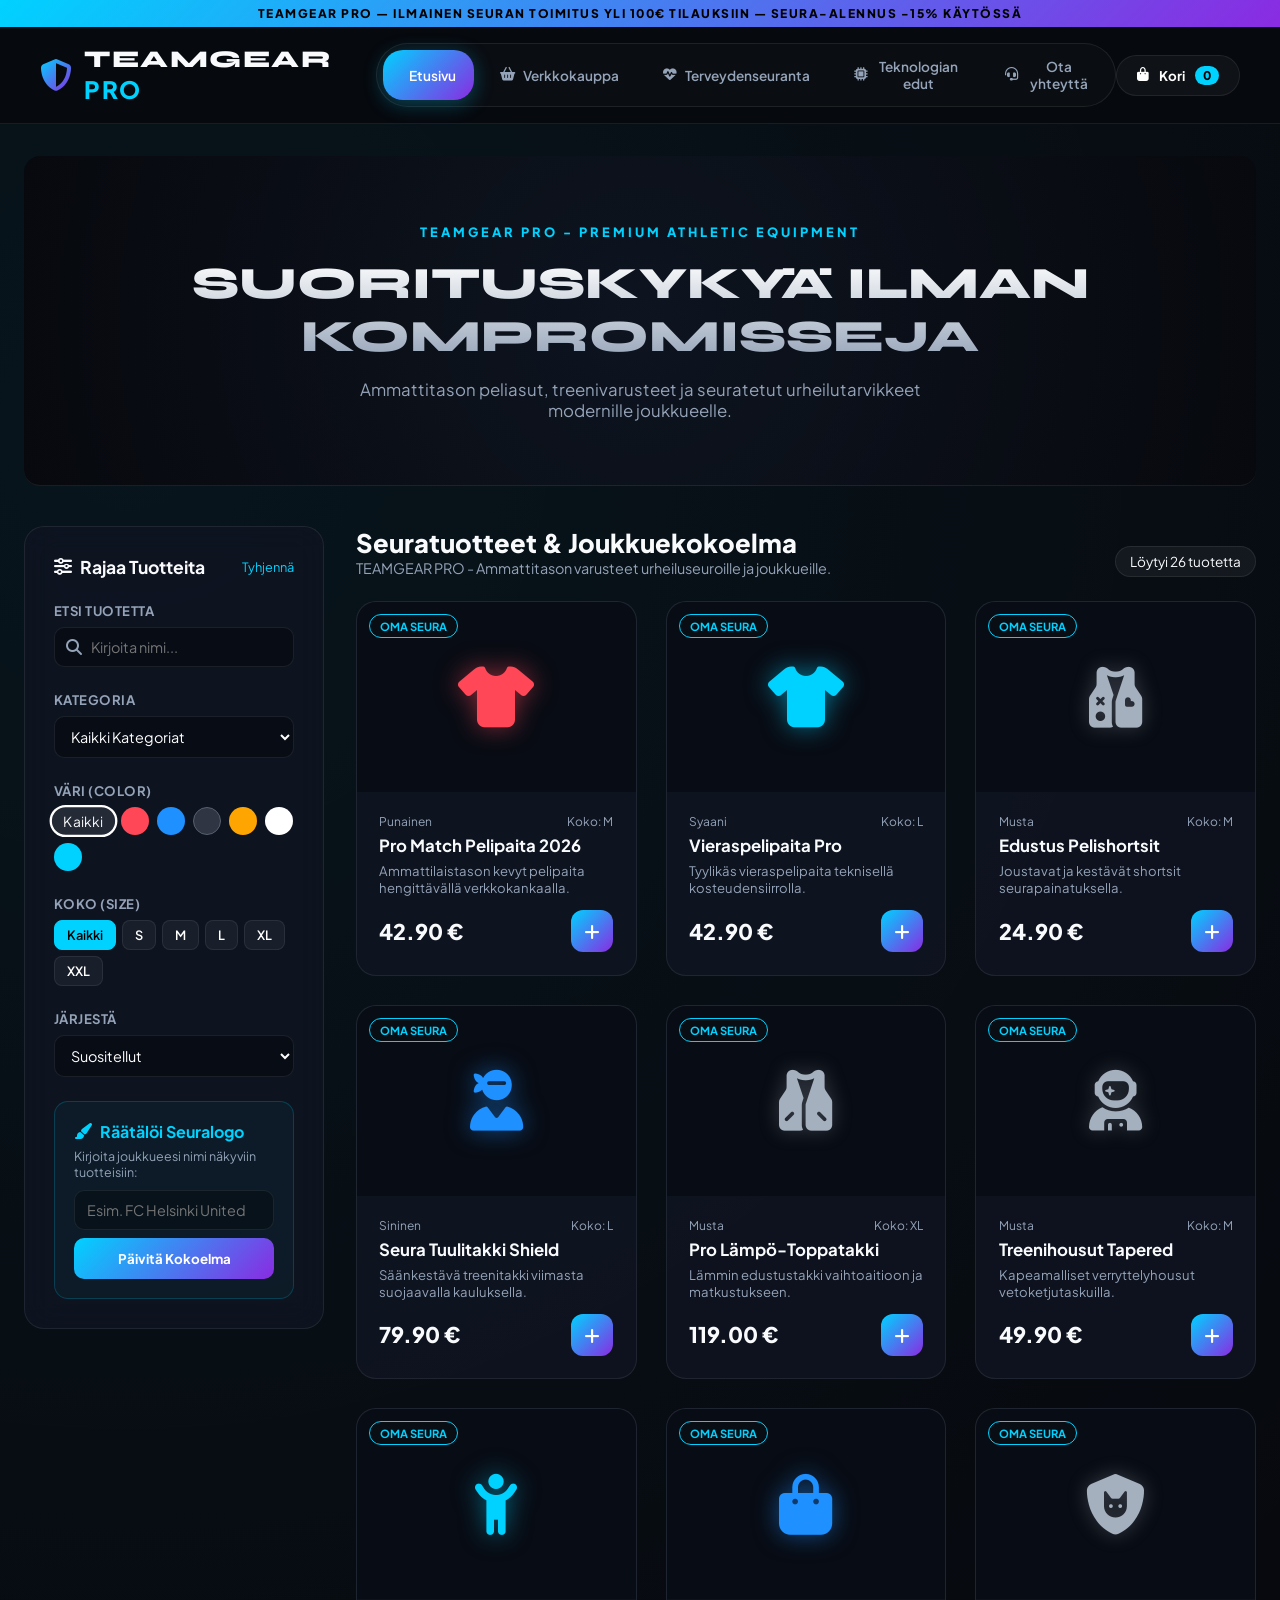
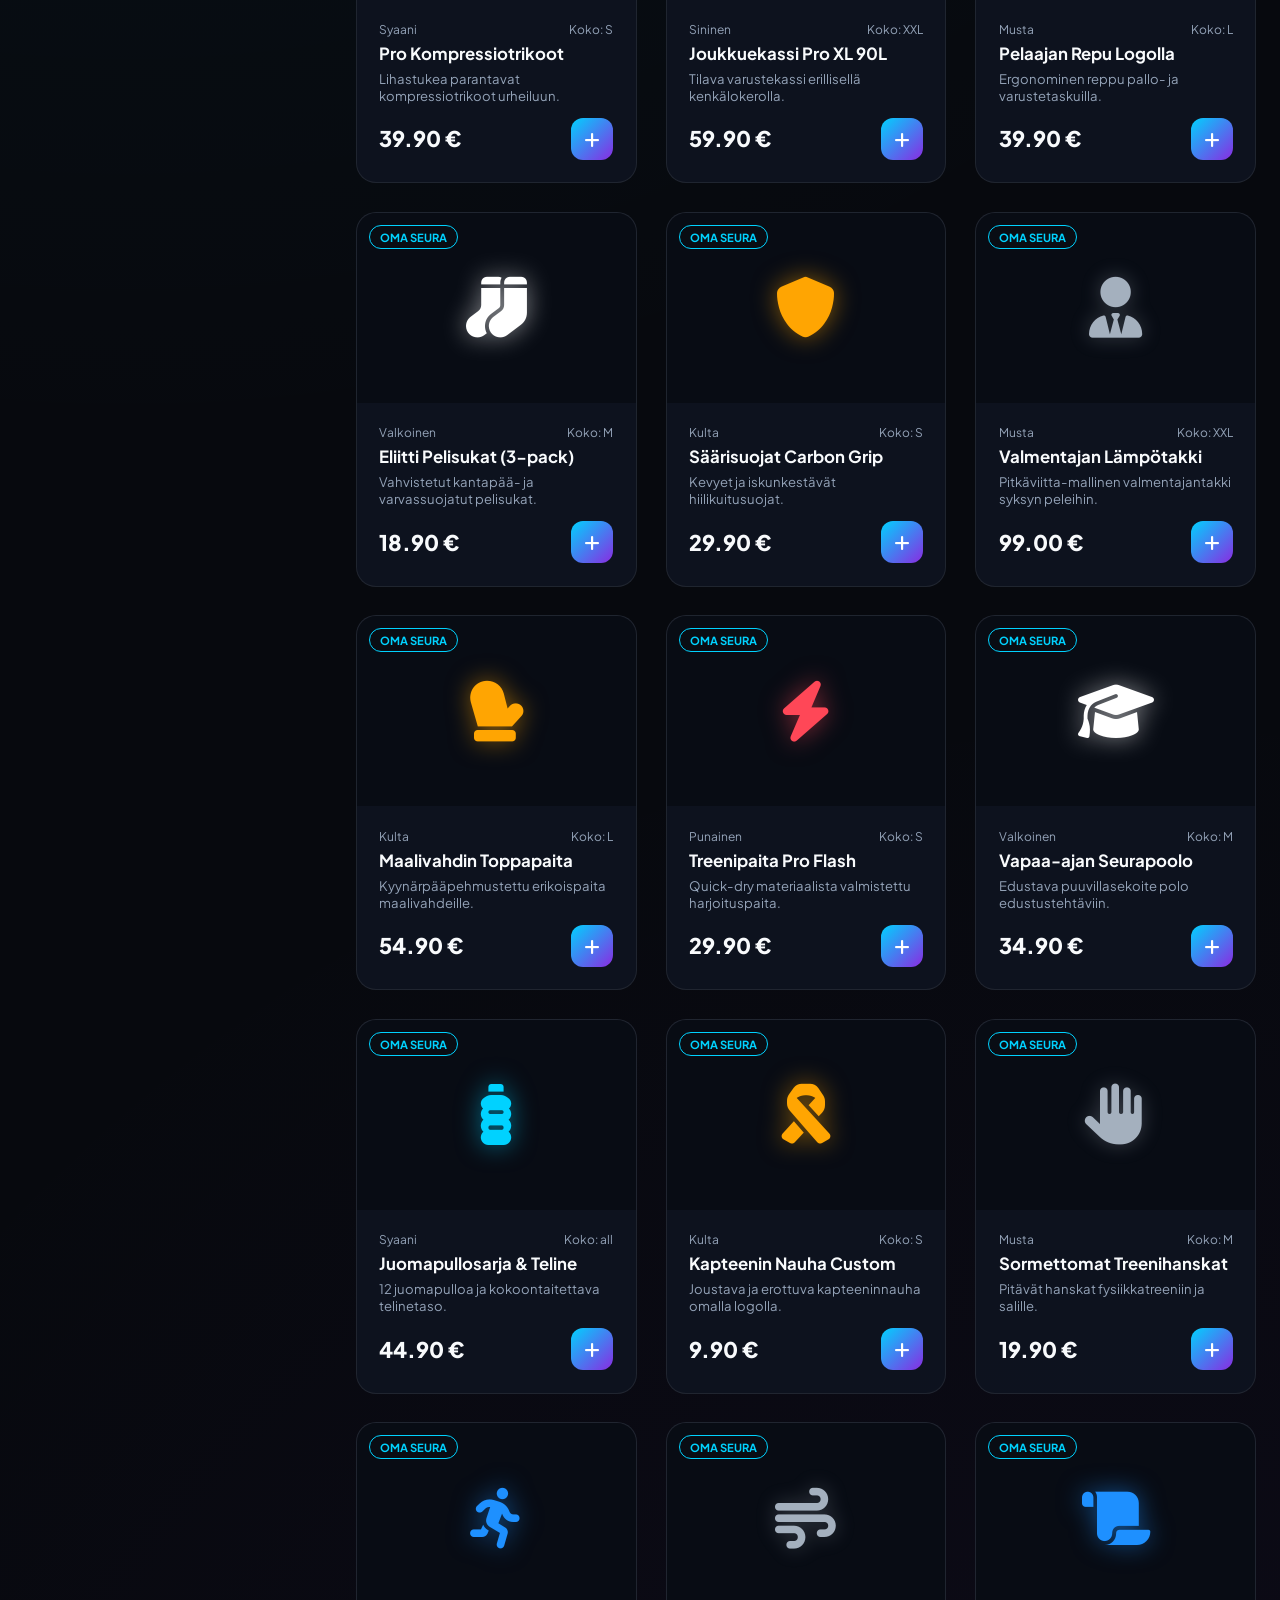
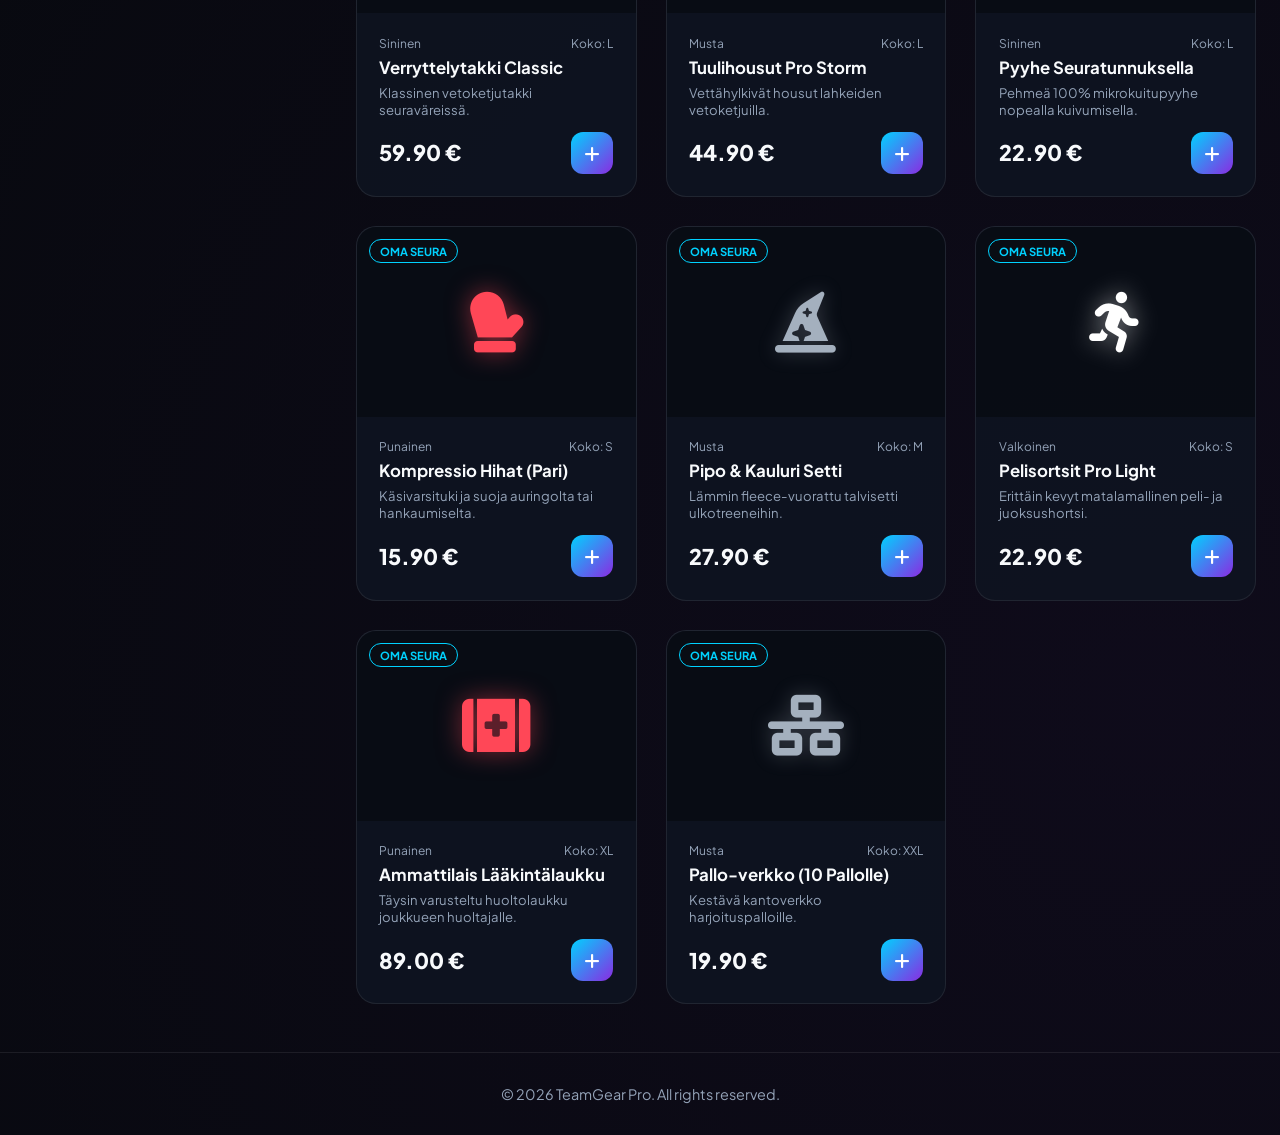
==== commit 872a3e9b: "Kaikki sivuja ovat valmis." ====
--- a/index.html
+++ b/index.html
@@ -4,7 +4,7 @@
 <head>
     <meta charset="UTF-8" />
     <meta name="viewport" content="width=device-width, initial-scale=1.0" />
-    <title>TeamGear Pro - Elite Athletic Collection</title>
+    <title>TeamGear Pro</title>
     <link rel="stylesheet" href="style.css" />
     <link rel="stylesheet" href="https://cdnjs.cloudflare.com/ajax/libs/font-awesome/6.5.2/css/all.min.css" />
     <link
@@ -14,7 +14,7 @@
 
 <body>
     <div class="top-announcement">
-        <span>ILMAINEN SEURAN TOIMITUS YLI 100€ TILAUKSIIN — SEURA-ALENNUS -15% KÄYTÖSSÄ</span>
+        <span>TEAMGEAR PRO — ILMAINEN SEURAN TOIMITUS YLI 100€ TILAUKSIIN — SEURA-ALENNUS -15% KÄYTÖSSÄ</span>
     </div>
 
     <header class="luxury-navbar">
@@ -46,7 +46,7 @@
             <div class="hero-section">
                 <div class="hero-overlay"></div>
                 <div class="hero-content">
-                    <span class="hero-tag">PREMIUM ATHLETIC EQUIPMENT</span>
+                    <span class="hero-tag">TEAMGEAR PRO - PREMIUM ATHLETIC EQUIPMENT</span>
                     <h1 class="hero-title">SUORITUSKYKYÄ ILMAN KOMPROMISSEJA</h1>
                     <p class="hero-desc">Ammattitason peliasut, treenivarusteet ja seuratetut urheilutarvikkeet
                         modernille joukkueelle.</p>
@@ -130,7 +130,8 @@
                     <div class="catalog-topbar">
                         <div>
                             <h2>Seuratuotteet & Joukkuekokoelma</h2>
-                            <p class="sub-text">Ammattitason varusteet urheiluseuroille ja joukkueille.</p>
+                            <p class="sub-text">TEAMGEAR PRO - Ammattitason varusteet urheiluseuroille ja
+                                joukkueille.</p>
                         </div>
                         <div class="results-badge" id="results-count">Ladataan...</div>
                     </div>
@@ -178,31 +179,284 @@
         </section>
 
         <section id="tab-terveys" class="tab-content">
-            <div class="placeholder-view">
-                <i class="fa-solid fa-heart-pulse"></i>
-                <h2>Terveydenseuranta</h2>
-                <p>Seuraa omaa hyvinvointiasi ja kehity urheilijana. Älykello auttaa sinua seuraamaan päivittäistä
-                    aktiivisuuttasi, sykettäsi ja untasi.</p>
+            <div class="health-hero">
+                <h1>Terveydenseuranta - TeamGear Pro</h1>
+                <p>Seuraa omaa hyvinvointiasi ja kehity urheilijana. TeamGear Pro älylaitteet ja seurantatyökalut
+                    auttavat sinua seuraamaan päivittäistä aktiivisuuttasi, sykettäsi ja untasi.</p>
+            </div>
+
+            <div class="health-features">
+                <h2>Terveydenseurannan ominaisuudet</h2>
+                <p>Älykellon avulla voit seurata monia tärkeitä asioita omassa päivittäisessä elämässäsi ja
+                    harjoittelussasi.</p>
+                <div class="catalog-layout" style="margin-top: 1.5rem;">
+                    <article class="health-card">
+                        <i class="fa-solid fa-heart-pulse"></i>
+                        <h3>Sykkeen seuranta</h3>
+                        <p>Seuraa sydämesi sykettä harjoittelun aikana ja levossa. Näet suoraan, kuinka kehosi reagoi
+                            TeamGear Pro treeniohjelmiin.</p>
+                    </article>
+                    <article class="health-card">
+                        <i class="fa-solid fa-person-walking"></i>
+                        <h3>Askelten seuranta</h3>
+                        <p>Seuraa päivän aikana ottamiasi askeleita ja pidä huolta päivittäisestä liikkumisestasi ja
+                            peruskunnostasi.</p>
+                    </article>
+                    <article class="health-card">
+                        <i class="fa-solid fa-moon"></i>
+                        <h3>Unen seuranta</h3>
+                        <p>Seuraa nukkumisaikaasi ja opi ymmärtämään, kuinka tärkeää riittävä uni on palautumiselle ja
+                            kehitykselle.</p>
+                    </article>
+                    <article class="health-card">
+                        <i class="fa-solid fa-fire"></i>
+                        <h3>Kalorien seuranta</h3>
+                        <p>Saat tarkan arvion päivän aikana kuluttamistasi kaloreista ja voit seurata
+                            energiankulutustasi.</p>
+                    </article>
+                    <article class="health-card">
+                        <i class="fa-solid fa-dumbbell"></i>
+                        <h3>Harjoittelun seuranta</h3>
+                        <p>Seuraa harjoituksiasi ja kehitystäsi eri urheilulajeissa ammattimaisilla mittareilla.</p>
+                    </article>
+                    <article class="health-card">
+                        <i class="fa-solid fa-heart"></i>
+                        <h3>Hyvinvoinnin seuranta</h3>
+                        <p>Seuraa päivittäistä aktiivisuuttasi ja opi huolehtimaan kokonaisvaltaisesta hyvinvoinnistasi.
+                        </p>
+                    </article>
+                </div>
+            </div>
+
+            <div class="health-watch">
+                <h2>Älykello urheilijan apuna</h2>
+                <p>Älykello on korvaamaton apuväline TeamGear Pro -urheilijalle. Sen avulla voit seurata omaa
+                    aktiivisuuttasi, harjoitteluasi ja palautumistasi reaaliajassa.</p>
+                <ul>
+                    <li>Sykkeen mittaus 24/7</li>
+                    <li>Edistynyt askelmittari</li>
+                    <li>Unen ja palautumisen seuranta</li>
+                    <li>Harjoitusten tallentaminen ja analyysi</li>
+                    <li>Älykkäät ilmoitukset suoraan ranteeseen</li>
+                </ul>
+            </div>
+
+            <div class="health-ending">
+                <h2>Pidä huolta hyvinvoinnistasi</h2>
+                <p>Pienetkin päivittäiset valinnat voivat auttaa sinua saavuttamaan omat urheilu- ja
+                    hyvinvointitavoitteesi turvallisesti.</p>
             </div>
         </section>
 
         <section id="tab-teknologia" class="tab-content">
-            <div class="placeholder-view">
-                <i class="fa-solid fa-microchip"></i>
-                <h2>Teknologian edut</h2>
-                <p>Pienempi laite, suurempi vaikutus. Tutustu siihen, miten älykello tukee hyvinvointia, turvallisuutta
-                    ja sujuvampaa arkea.</p>
+            <div class="hero" style="padding: 2rem 0;">
+                <span class="eyebrow"><span class="eyebrow-dot"></span>TeamGear Pro - Teknologia arjessa</span>
+                <h1 style="font-size: 2.5rem;"><span class="gradient-text">TEKNOLOGIAN EDUT</span></h1>
+                <p>Pienempi laite, suurempi vaikutus. Tutustu siihen, miten älykello ja TeamGear Pro ekosysteemi
+                    tukevat hyvinvointia, turvallisuutta ja sujuvampaa arkea.</p>
+            </div>
+
+            <div class="map-section">
+                <div class="mind-map">
+                    <svg class="connectors" viewBox="0 0 1000 720" preserveAspectRatio="none">
+                        <defs>
+                            <linearGradient id="lineGradient" x1="0" y1="0" x2="1" y2="1">
+                                <stop offset="0" stop-color="#16d9ff" />
+                                <stop offset=".55" stop-color="#2f7cff" />
+                                <stop offset="1" stop-color="#7757ff" />
+                            </linearGradient>
+                        </defs>
+                        <path class="connector" d="M500 360 C420 360 410 120 255 120" />
+                        <path class="connector" d="M500 360 C580 360 590 120 745 120" />
+                        <path class="connector" d="M500 360 C420 360 410 360 255 360" />
+                        <path class="connector" d="M500 360 C580 360 590 360 745 360" />
+                        <path class="connector" d="M500 360 C420 360 410 600 255 600" />
+                        <path class="connector" d="M500 360 C580 360 590 600 745 600" />
+                        <circle class="connector-dot" cx="500" cy="360" r="5" />
+                    </svg>
+
+                    <div class="center-node">
+                        <div class="center-content">
+                            <svg class="center-icon" viewBox="0 0 24 24" fill="none" stroke="currentColor"
+                                stroke-width="1.8">
+                                <rect x="7" y="5" width="10" height="14" rx="3" />
+                                <path d="M9 5V2h6v3M9 19v3h6v-3M9.5 12h1.5l1-2 1.4 4 1-2H16" />
+                            </svg>
+                            <h2>TEKNOLOGIAN EDUT</h2>
+                            <p>TeamGear Pro Älykkäämpi Arki</p>
+                        </div>
+                    </div>
+
+                    <article class="branch health">
+                        <div class="branch-header">
+                            <span class="icon-box">
+                                <svg viewBox="0 0 24 24" fill="none" stroke="currentColor" stroke-width="2">
+                                    <path
+                                        d="M20.8 4.6a5.5 5.5 0 0 0-7.8 0L12 5.7l-1.1-1.1a5.5 5.5 0 0 0-7.8 7.8l1.1 1.1L12 21l7.8-7.5 1.1-1.1a5.5 5.5 0 0 0-.1-7.8Z" />
+                                    <path d="M3.8 12h4l1.4-3 2.2 6 1.6-3h7" />
+                                </svg>
+                            </span>
+                            <h2>Terveys ja hyvinvointi</h2>
+                        </div>
+                        <ul>
+                            <li>Sykkeen seuranta</li>
+                            <li>Unen seuranta</li>
+                            <li>Stressin hallinta</li>
+                            <li>Aktiivisuuden seuranta</li>
+                        </ul>
+                    </article>
+
+                    <article class="branch exercise">
+                        <div class="branch-header">
+                            <span class="icon-box">
+                                <svg viewBox="0 0 24 24" fill="none" stroke="currentColor" stroke-width="2">
+                                    <circle cx="17" cy="4" r="2" />
+                                    <path d="m15 22 1-7-3-2 2-5 4 3 3 1M3 11l4-2 3-3 2 2-3 4 3 2-2 8" />
+                                </svg>
+                            </span>
+                            <h2>Liikunta ja motivaatio</h2>
+                        </div>
+                        <ul>
+                            <li>Erilaiset urheilutilat</li>
+                            <li>Tavoitteiden asettaminen</li>
+                            <li>Edistymisen seuranta</li>
+                            <li>Liikuntamuistutukset</li>
+                        </ul>
+                    </article>
+
+                    <article class="branch daily">
+                        <div class="branch-header">
+                            <span class="icon-box">
+                                <svg viewBox="0 0 24 24" fill="none" stroke="currentColor" stroke-width="2">
+                                    <circle cx="12" cy="12" r="3" />
+                                    <path
+                                        d="M19.4 15a1.7 1.7 0 0 0 .3 1.9l.1.1-2.8 2.8-.1-.1a1.7 1.7 0 0 0-1.9-.3 1.7 1.7 0 0 0-1 1.6v.2h-4V21a1.7 1.7 0 0 0-1-1.6 1.7 1.7 0 0 0-1.9.3l-.1.1L4.2 17l.1-.1a1.7 1.7 0 0 0 .3-1.9A1.7 1.7 0 0 0 3 14H2.8v-4H3a1.7 1.7 0 0 0 1.6-1 1.7 1.7 0 0 0-.3-1.9L4.2 7 7 4.2l.1.1a1.7 1.7 0 0 0 1.9.3A1.7 1.7 0 0 0 10 3v-.2h4V3a1.7 1.7 0 0 0 1 1.6 1.7 1.7 0 0 0 1.9-.3l.1-.1L19.8 7l-.1.1a1.7 1.7 0 0 0-.3 1.9 1.7 1.7 0 0 0 1.6 1h.2v4H21a1.7 1.7 0 0 0-1.6 1Z" />
+                                </svg>
+                            </span>
+                            <h2>Arjen helpottaminen</h2>
+                        </div>
+                        <ul>
+                            <li>Ilmoitukset ranteeseen</li>
+                            <li>Kalenteri ja muistutukset</li>
+                            <li>Puhelut ja viestit</li>
+                            <li>Nopea pääsy tietoihin</li>
+                        </ul>
+                    </article>
+
+                    <article class="branch connection">
+                        <div class="branch-header">
+                            <span class="icon-box">
+                                <svg viewBox="0 0 24 24" fill="none" stroke="currentColor" stroke-width="2">
+                                    <circle cx="9" cy="8" r="4" />
+                                    <path
+                                        d="M2 21v-2a7 7 0 0 1 14 0v2M16 3.2a4 4 0 0 1 0 7.6M19 14a6 6 0 0 1 3 5.2V21" />
+                                </svg>
+                            </span>
+                            <h2>Yhteys muihin</h2>
+                        </div>
+                        <ul>
+                            <li>Viestit ja puhelut</li>
+                            <li>Tärkeät ilmoitukset</li>
+                            <li>Yhteys läheisiin</li>
+                            <li>Puhelimen etsiminen</li>
+                        </ul>
+                    </article>
+
+                    <article class="branch safety">
+                        <div class="branch-header">
+                            <span class="icon-box">
+                                <svg viewBox="0 0 24 24" fill="none" stroke="currentColor" stroke-width="2">
+                                    <path d="M12 22s8-4 8-10V5l-8-3-8 3v7c0 6 8 10 8 10Z" />
+                                    <path d="m9 12 2 2 4-4" />
+                                </svg>
+                            </span>
+                            <h2>Turvallisuus</h2>
+                        </div>
+                        <ul>
+                            <li>Hätäpuhelut</li>
+                            <li>Sijainnin jakaminen</li>
+                            <li>Kaatumisen tunnistus</li>
+                            <li>Ilmoitukset läheisille</li>
+                        </ul>
+                    </article>
+
+                    <article class="branch lifestyle">
+                        <div class="branch-header">
+                            <span class="icon-box">
+                                <svg viewBox="0 0 24 24" fill="none" stroke="currentColor" stroke-width="2">
+                                    <path
+                                        d="M11 20A7 7 0 0 1 9.8 6.1C15.5 4.8 18 2 18 2s2 6.5-2.1 11.2C13.8 15.6 11 16 8.5 15" />
+                                    <path d="M2 21c3-6 7-8.5 13-10" />
+                                </svg>
+                            </span>
+                            <h2>Parempi elämäntapa</h2>
+                        </div>
+                        <ul>
+                            <li>Juomismuistutukset</li>
+                            <li>Hengitysharjoitukset</li>
+                            <li>Terveellisemmät rutiinit</li>
+                            <li>Tasapainoisempi ajankäyttö</li>
+                        </ul>
+                    </article>
+                </div>
+
+                <div class="summary">
+                    <strong>Enemmän hyvinvointia joka päivä TeamGear Pro kanssa.</strong> Älykello yhdistää
+                    terveyden, liikunnan, yhteydenpidon ja turvallisuuden yhteen pieneen laitteeseen.
+                </div>
             </div>
         </section>
 
         <section id="tab-yhteytta" class="tab-content">
-            <div class="placeholder-view">
-                <i class="fa-solid fa-headset"></i>
-                <h2>Ota yhteyttä</h2>
-                <p>Ota meihin yhteyttä kaikissa seuratilauksiin ja tuotteisiin liittyvissä kysymyksissä.</p>
+            <div class="contact-hero-box">
+                <h2>Ota yhteyttä - TeamGear Pro</h2>
+                <p>Onko sinulla kysyttävää seuratilauksista, tuotteista tai joukkuekokoelmista? Lähetä meille viesti,
+                    tiimimme auttaa sinua mielellään.</p>
+            </div>
+
+            <div class="contact-grid-layout">
+                <div class="contact-info-card">
+                    <h3><i class="fa-solid fa-headset"></i> Asiakaspalvelu & Seurat</h3>
+                    <p>Ota meihin yhteyttä suoraan kanavien kautta tai täytä oheinen lomake.</p>
+                    <ul class="contact-list">
+                        <li><i class="fa-solid fa-envelope"></i> tuki@urheilukatalogi.fi</li>
+                        <li><i class="fa-solid fa-phone"></i> +358 40 123 4567</li>
+                        <li><i class="fa-solid fa-location-dot"></i> Urheilukatu 1, 00100 Helsinki</li>
+                    </ul>
+                </div>
+
+                <div class="contact-form-panel">
+                    <h3>Lähetä meille viesti</h3>
+                    <form
+                        onsubmit="event.preventDefault(); alert('Kiitos viestistänne! TeamGear Pro asiakaspalvelu ottaa teihin yhteyttä pian.');">
+                        <div class="form-group" style="margin-bottom: 1rem;">
+                            <label
+                                style="display:block; font-size:0.85rem; color:var(--text-muted); margin-bottom:6px;">Nimi</label>
+                            <input type="text" placeholder="Koko nimesi" required
+                                style="width:100%; background:rgba(0,0,0,0.3); border:1px solid var(--border-color); padding:12px; border-radius:10px; color:white; outline:none;" />
+                        </div>
+                        <div class="form-group" style="margin-bottom: 1rem;">
+                            <label
+                                style="display:block; font-size:0.85rem; color:var(--text-muted); margin-bottom:6px;">Sähköposti</label>
+                            <input type="email" placeholder="nimi@esimerkki.fi" required
+                                style="width:100%; background:rgba(0,0,0,0.3); border:1px solid var(--border-color); padding:12px; border-radius:10px; color:white; outline:none;" />
+                        </div>
+                        <div class="form-group" style="margin-bottom: 1.2rem;">
+                            <label
+                                style="display:block; font-size:0.85rem; color:var(--text-muted); margin-bottom:6px;">Viesti</label>
+                            <textarea rows="4" placeholder="Kirjoita viestisi tähän..." required
+                                style="width:100%; background:rgba(0,0,0,0.3); border:1px solid var(--border-color); padding:12px; border-radius:10px; color:white; outline:none; resize:none;"></textarea>
+                        </div>
+                        <button type="submit" class="accent-btn">Lähetä Viesti</button>
+                    </form>
+                </div>
             </div>
         </section>
     </div>
+
+    <footer class="site-footer">
+        <p>&copy; 2026 TeamGear Pro. All rights reserved.</p>
+    </footer>
 
     <div id="cart-drawer" class="cart-drawer">
         <div class="drawer-overlay" id="close-drawer-overlay"></div>
--- a/style.css
+++ b/style.css
@@ -624,30 +624,398 @@
     cursor: pointer;
 }
 
-.placeholder-view {
+.health-hero {
+    padding: 3rem 2rem;
     text-align: center;
-    padding: 5rem 2rem;
     background: var(--card-bg);
     border: 1px solid var(--border-color);
     border-radius: 20px;
-}
-
-.placeholder-view i {
-    font-size: 4rem;
+    margin-bottom: 2rem;
+}
+
+.health-features {
+    margin-bottom: 2rem;
+}
+
+.health-features h2 {
+    font-size: 1.6rem;
+    font-weight: 800;
+    margin-bottom: 0.5rem;
+}
+
+.health-card {
+    background: var(--card-bg);
+    border: 1px solid var(--border-color);
+    border-radius: 20px;
+    padding: 1.8rem;
+    display: flex;
+    flex-direction: column;
+    gap: 1rem;
+    transition: 0.3s;
+}
+
+.health-card:hover {
+    transform: translateY(-5px);
+    border-color: rgba(0, 210, 255, 0.4);
+}
+
+.health-card i {
+    font-size: 2.5rem;
     color: var(--accent-blue);
+}
+
+.health-card h3 {
+    font-size: 1.2rem;
+}
+
+.health-card p {
+    color: var(--text-muted);
+    font-size: 0.9rem;
+}
+
+.health-watch {
+    background: var(--card-bg);
+    border: 1px solid var(--border-color);
+    padding: 2.5rem;
+    border-radius: 20px;
+    margin-bottom: 2rem;
+}
+
+.health-watch ul {
+    margin-top: 1rem;
+    padding-left: 1.5rem;
+    color: var(--text-muted);
+    display: grid;
+    gap: 0.5rem;
+}
+
+.health-ending {
+    background: var(--card-bg);
+    border: 1px solid var(--border-color);
+    padding: 2.5rem;
+    border-radius: 20px;
+    text-align: center;
+    margin-bottom: 2rem;
+}
+
+.eyebrow {
+    display: inline-flex;
+    align-items: center;
+    gap: .55rem;
     margin-bottom: 1rem;
-}
-
-.placeholder-view h2 {
+    padding: .45rem .75rem;
+    color: #dffbff;
+    font-size: .8rem;
+    font-weight: 800;
+    letter-spacing: .12em;
+    text-transform: uppercase;
+    border: 1px solid rgba(22, 217, 255, .25);
+    border-radius: 999px;
+    background: rgba(22, 217, 255, .07);
+}
+
+.eyebrow-dot {
+    width: .5rem;
+    height: .5rem;
+    border-radius: 50%;
+    background: #16d9ff;
+    box-shadow: 0 0 15px #16d9ff;
+}
+
+.gradient-text {
+    color: transparent;
+    background: linear-gradient(90deg, #ffffff 8%, #16d9ff 52%, #9f87ff 94%);
+    background-clip: text;
+    -webkit-background-clip: text;
+}
+
+.map-section {
+    padding: 2rem 0 6rem;
+}
+
+.mind-map {
+    position: relative;
+    display: grid;
+    grid-template-columns: minmax(260px, 1fr) minmax(230px, .72fr) minmax(260px, 1fr);
+    grid-template-areas:
+        "health center exercise"
+        "daily center connection"
+        "safety center lifestyle";
+    gap: 2rem 5rem;
+    align-items: center;
+    isolation: isolate;
+}
+
+.connectors {
+    position: absolute;
+    inset: 2% 12%;
+    z-index: -1;
+    width: 76%;
+    height: 96%;
+    overflow: visible;
+    pointer-events: none;
+}
+
+.connector {
+    fill: none;
+    stroke: url(#lineGradient);
+    stroke-width: 2;
+    stroke-linecap: round;
+    stroke-dasharray: 9 9;
+    opacity: .7;
+    animation: flow 6s linear infinite;
+    vector-effect: non-scaling-stroke;
+}
+
+.connector-dot {
+    fill: #16d9ff;
+    filter: drop-shadow(0 0 6px #16d9ff);
+}
+
+@keyframes flow {
+    to {
+        stroke-dashoffset: -72;
+    }
+}
+
+.center-node {
+    grid-area: center;
+    position: relative;
+    z-index: 4;
+    display: grid;
+    place-items: center;
+    min-height: 330px;
+    padding: 2rem 1.25rem;
+    text-align: center;
+}
+
+.center-node::before,
+.center-node::after {
+    content: "";
+    position: absolute;
+    border-radius: 38%;
+}
+
+.center-node::before {
+    inset: 8%;
+    z-index: -2;
+    background: linear-gradient(145deg, rgba(22, 217, 255, .85), rgba(47, 124, 255, .72), rgba(119, 87, 255, .92));
+    filter: blur(34px);
+    opacity: .25;
+    animation: breathe 4s ease-in-out infinite;
+}
+
+.center-node::after {
+    inset: 13%;
+    z-index: -1;
+    border: 1px solid rgba(255, 255, 255, .19);
+    background: linear-gradient(145deg, rgba(20, 30, 48, .96), rgba(9, 15, 27, .98));
+    box-shadow: 0 22px 70px rgba(0, 0, 0, 0.38), inset 0 1px rgba(255, 255, 255, .08);
+    transform: rotate(45deg);
+}
+
+@keyframes breathe {
+    50% {
+        transform: scale(1.08);
+        opacity: .42;
+    }
+}
+
+.center-content {
+    max-width: 190px;
+}
+
+.center-icon {
+    width: 62px;
+    height: 62px;
+    margin: 0 auto 1rem;
+    padding: .9rem;
+    border: 1px solid rgba(255, 255, 255, .2);
+    border-radius: 20px;
+    color: white;
+    background: linear-gradient(145deg, #16d9ff, #2f7cff, #7757ff);
+    box-shadow: 0 0 30px rgba(22, 217, 255, .25);
+}
+
+.branch {
+    position: relative;
+    z-index: 3;
+    min-width: 0;
+    padding: 1.25rem;
+    overflow: hidden;
+    border: 1px solid rgba(148, 163, 184, 0.17);
+    border-radius: 20px;
+    background: linear-gradient(145deg, rgba(19, 29, 45, .94), rgba(11, 17, 29, .96));
+    box-shadow: 0 15px 45px rgba(0, 0, 0, .24), inset 0 1px rgba(255, 255, 255, .045);
+}
+
+.health {
+    grid-area: health;
+}
+
+.exercise {
+    grid-area: exercise;
+}
+
+.daily {
+    grid-area: daily;
+}
+
+.connection {
+    grid-area: connection;
+}
+
+.safety {
+    grid-area: safety;
+}
+
+.lifestyle {
+    grid-area: lifestyle;
+}
+
+.branch-header {
+    display: flex;
+    align-items: center;
+    gap: .85rem;
+    margin-bottom: .9rem;
+}
+
+.icon-box {
+    flex: 0 0 auto;
+    display: grid;
+    place-items: center;
+    width: 46px;
+    height: 46px;
+    color: #16d9ff;
+    border: 1px solid rgba(22, 217, 255, .32);
+    border-radius: 14px;
+    background: rgba(22, 217, 255, .09);
+}
+
+.icon-box svg {
+    width: 24px;
+    height: 24px;
+}
+
+.branch h2 {
+    font-size: 1.1rem;
+}
+
+.branch ul {
+    display: grid;
+    gap: .43rem;
+    padding: 0;
+    margin: 0;
+    list-style: none;
+}
+
+.branch li {
+    position: relative;
+    padding-left: 1.15rem;
+    color: #95a1b5;
+    font-size: .91rem;
+}
+
+.branch li::before {
+    content: "";
+    position: absolute;
+    left: 0;
+    top: .72em;
+    width: 5px;
+    height: 5px;
+    border-radius: 50%;
+    background: #16d9ff;
+}
+
+.summary {
+    max-width: 780px;
+    margin: 1.5rem auto 0;
+    padding: 1.5rem;
+    text-align: center;
+    color: #95a1b5;
+    border: 1px solid rgba(148, 163, 184, 0.17);
+    border-radius: 20px;
+    background: rgba(17, 25, 40, .58);
+}
+
+.summary strong {
+    color: white;
+}
+
+.contact-hero-box {
+    background: var(--card-bg);
+    border: 1px solid var(--border-color);
+    padding: 2.5rem;
+    border-radius: 20px;
+    margin-bottom: 2rem;
+    text-align: center;
+}
+
+.contact-hero-box h2 {
     font-size: 2rem;
+    margin-bottom: 0.5rem;
+}
+
+.contact-hero-box p {
+    color: var(--text-muted);
+}
+
+.contact-grid-layout {
+    display: grid;
+    grid-template-columns: 1fr 1.5fr;
+    gap: 2rem;
+    margin-bottom: 2rem;
+}
+
+.contact-info-card,
+.contact-form-panel {
+    background: var(--card-bg);
+    border: 1px solid var(--border-color);
+    padding: 2rem;
+    border-radius: 20px;
+}
+
+.contact-info-card h3,
+.contact-form-panel h3 {
+    font-size: 1.3rem;
     margin-bottom: 1rem;
-}
-
-.placeholder-view p {
-    color: var(--text-muted);
+    display: flex;
+    align-items: center;
+    gap: 10px;
+}
+
+.contact-info-card p {
+    color: var(--text-muted);
+    font-size: 0.95rem;
+    margin-bottom: 1.5rem;
+}
+
+.contact-list {
+    list-style: none;
+    display: grid;
+    gap: 1rem;
+}
+
+.contact-list li {
+    display: flex;
+    align-items: center;
+    gap: 12px;
+    color: var(--text-main);
+    font-weight: 600;
+}
+
+.contact-list li i {
+    color: var(--accent-blue);
     font-size: 1.1rem;
-    max-width: 600px;
-    margin: 0 auto;
+}
+
+.site-footer {
+    text-align: center;
+    padding: 2rem;
+    border-top: 1px solid var(--border-color);
+    color: var(--text-muted);
+    font-size: 0.9rem;
+    margin-top: 3rem;
 }
 
 .cart-drawer {
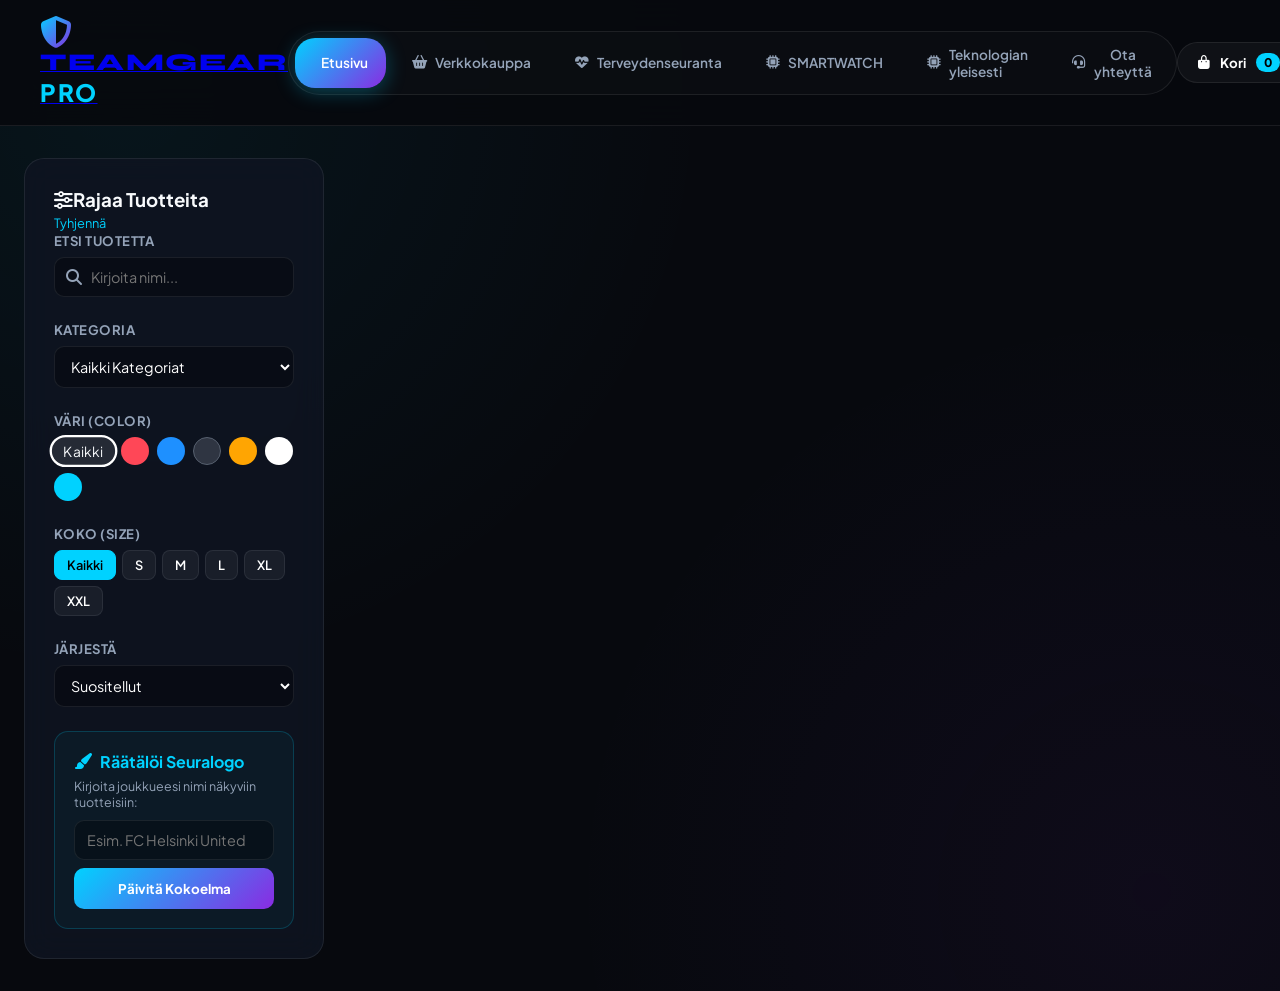
==== commit 29fbc114: "modified:   index.html 	renamed:    teknologianedut.html -> smartwatch.html 	new file:   teknologia." ====
--- a/index.html
+++ b/index.html
@@ -4,33 +4,31 @@
 <head>
     <meta charset="UTF-8" />
     <meta name="viewport" content="width=device-width, initial-scale=1.0" />
-    <title>TeamGear Pro</title>
+    <title>TeamGear Pro - Urheilujoukkueiden Kokoelma</title>
     <link rel="stylesheet" href="style.css" />
-    <link rel="stylesheet" href="https://cdnjs.cloudflare.com/ajax/libs/font-awesome/6.5.2/css/all.min.css" />
-    <link
-        href="https://fonts.googleapis.com/css2?family=Plus+Jakarta+Sans:wght@300;400;600;700;800&family=Syne:wght@700;800&display=swap"
-        rel="stylesheet">
+    <link rel="stylesheet" href="https://cdnjs.cloudflare.com/ajax/libs/font-awesome/6.4.0/css/all.min.css" />
 </head>
 
 <body>
-    <div class="top-announcement">
-        <span>TEAMGEAR PRO — ILMAINEN SEURAN TOIMITUS YLI 100€ TILAUKSIIN — SEURA-ALENNUS -15% KÄYTÖSSÄ</span>
-    </div>
-
     <header class="luxury-navbar">
         <div class="logo-box">
-            <i class="fa-solid fa-shield-halved logo-icon"></i>
-            <span class="logo-text">TEAMGEAR <span>PRO</span></span>
+            <a href="#etusivu" class="logo-link">
+                <i class="fa-solid fa-shield-halved logo-icon"></i>
+                <span class="logo-text">TEAMGEAR <span>PRO</span></span>
+            </a>
         </div>
         <nav class="nav-links">
-            <button class="nav-btn active" data-tab="tab-etusivu"><i class="fa-solid fa-grid-2"></i> Etusivu</button>
-            <button class="nav-btn" data-tab="tab-verkkokauppa"><i class="fa-solid fa-basket-shopping"></i>
-                Verkkokauppa</button>
-            <button class="nav-btn" data-tab="tab-terveys"><i class="fa-solid fa-heart-pulse"></i>
-                Terveydenseuranta</button>
-            <button class="nav-btn" data-tab="tab-teknologia"><i class="fa-solid fa-microchip"></i> Teknologian
-                edut</button>
-            <button class="nav-btn" data-tab="tab-yhteytta"><i class="fa-solid fa-headset"></i> Ota yhteyttä</button>
+            <button class="nav-btn active" data-tab="tab-etusivu"><i class="fa-solid fa-grid-2"></i>Etusivu</button>
+            <button class="nav-btn" data-tab="tab-verkkokauppa"><i
+                    class="fa-solid fa-basket-shopping"></i>Verkkokauppa</button>
+            <button class="nav-btn disabled" data-tab="tab-terveys"><i
+                    class="fa-solid fa-heart-pulse"></i>Terveydenseuranta</button>
+            <a href="smartwatch.html" class="nav-btn" style="text-decoration: none;">
+            <i class="fa-solid fa-microchip"></i>SMARTWATCH</a>
+            <a href="teknologia.html" class="nav-btn" style="text-decoration: none;">
+            <i class="fa-solid fa-microchip"></i>Teknologian yleisesti</a>
+            <button class="nav-btn disabled" data-tab="tab-yhteytta"><i class="fa-solid fa-headset"></i>Ota
+                yhteyttä</button>
         </nav>
         <div class="nav-cart-box">
             <button id="open-cart-btn" class="glow-cart-btn">
@@ -43,20 +41,10 @@
 
     <div class="main-container">
         <section id="tab-etusivu" class="tab-content active">
-            <div class="hero-section">
-                <div class="hero-overlay"></div>
-                <div class="hero-content">
-                    <span class="hero-tag">TEAMGEAR PRO - PREMIUM ATHLETIC EQUIPMENT</span>
-                    <h1 class="hero-title">SUORITUSKYKYÄ ILMAN KOMPROMISSEJA</h1>
-                    <p class="hero-desc">Ammattitason peliasut, treenivarusteet ja seuratetut urheilutarvikkeet
-                        modernille joukkueelle.</p>
-                </div>
-            </div>
-
             <div class="catalog-layout">
                 <aside class="glow-sidebar">
-                    <div class="filter-header">
-                        <h3><i class="fa-solid fa-sliders"></i> Rajaa Tuotteita</h3>
+                    <div class="fillter-header">
+                        <h3><i class="fa-solid fa-sliders"></i>Rajaa Tuotteita</h3>
                         <button id="reset-filters" class="reset-btn">Tyhjennä</button>
                     </div>
 
@@ -122,363 +110,14 @@
                         </div>
                         <p>Kirjoita joukkueesi nimi näkyviin tuotteisiin:</p>
                         <input type="text" id="team-name-input" placeholder="Esim. FC Helsinki United" />
-                        <button id="apply-team-name" class="accent-btn">Päivitä Kokoelma</button>
+                        <button id="apply-team-name" class="accent-btn">
+                            Päivitä Kokoelma
+                        </button>
                     </div>
                 </aside>
-
-                <main class="catalog-view">
-                    <div class="catalog-topbar">
-                        <div>
-                            <h2>Seuratuotteet & Joukkuekokoelma</h2>
-                            <p class="sub-text">TEAMGEAR PRO - Ammattitason varusteet urheiluseuroille ja
-                                joukkueille.</p>
-                        </div>
-                        <div class="results-badge" id="results-count">Ladataan...</div>
-                    </div>
-                    <div class="products-grid" id="products-grid"></div>
-                </main>
-            </div>
-        </section>
-
-        <section id="tab-verkkokauppa" class="tab-content">
-            <div class="verkkokauppa-hero">
-                <h2>Verkkokauppa & Tilaushallinta</h2>
-                <p>Hallitse joukkueesi valintoja, tarkastele valittuja kokoelmia ja siirry kassalle.</p>
-            </div>
-
-            <div class="store-grid-layout">
-                <div class="store-cart-summary-box">
-                    <h3>Valitut Joukkuetuotteet</h3>
-                    <div id="store-cart-list" class="store-cart-list"></div>
-                </div>
-
-                <div class="checkout-panel">
-                    <h3>Tilausyhteenveto</h3>
-                    <div class="checkout-line">
-                        <span>Tuotteet yhteensä:</span>
-                        <strong id="summary-subtotal">0.00 €</strong>
-                    </div>
-                    <div class="checkout-line">
-                        <span>Seura-alennus (Automattinen):</span>
-                        <strong id="summary-discount" class="discount-text">-0.00 €</strong>
-                    </div>
-                    <div class="checkout-line">
-                        <span>Toimituskulut:</span>
-                        <span>Ilmainen seurantoimitus</span>
-                    </div>
-                    <hr class="divider" />
-                    <div class="checkout-line total-line">
-                        <span>Kokonaissumma:</span>
-                        <strong id="summary-total">0.00 €</strong>
-                    </div>
-                    <button id="final-checkout-btn" class="checkout-submit-btn">
-                        <i class="fa-solid fa-lock"></i> Vahvista ja Lähetä Tilaus
-                    </button>
-                </div>
-            </div>
-        </section>
-
-        <section id="tab-terveys" class="tab-content">
-            <div class="health-hero">
-                <h1>Terveydenseuranta - TeamGear Pro</h1>
-                <p>Seuraa omaa hyvinvointiasi ja kehity urheilijana. TeamGear Pro älylaitteet ja seurantatyökalut
-                    auttavat sinua seuraamaan päivittäistä aktiivisuuttasi, sykettäsi ja untasi.</p>
-            </div>
-
-            <div class="health-features">
-                <h2>Terveydenseurannan ominaisuudet</h2>
-                <p>Älykellon avulla voit seurata monia tärkeitä asioita omassa päivittäisessä elämässäsi ja
-                    harjoittelussasi.</p>
-                <div class="catalog-layout" style="margin-top: 1.5rem;">
-                    <article class="health-card">
-                        <i class="fa-solid fa-heart-pulse"></i>
-                        <h3>Sykkeen seuranta</h3>
-                        <p>Seuraa sydämesi sykettä harjoittelun aikana ja levossa. Näet suoraan, kuinka kehosi reagoi
-                            TeamGear Pro treeniohjelmiin.</p>
-                    </article>
-                    <article class="health-card">
-                        <i class="fa-solid fa-person-walking"></i>
-                        <h3>Askelten seuranta</h3>
-                        <p>Seuraa päivän aikana ottamiasi askeleita ja pidä huolta päivittäisestä liikkumisestasi ja
-                            peruskunnostasi.</p>
-                    </article>
-                    <article class="health-card">
-                        <i class="fa-solid fa-moon"></i>
-                        <h3>Unen seuranta</h3>
-                        <p>Seuraa nukkumisaikaasi ja opi ymmärtämään, kuinka tärkeää riittävä uni on palautumiselle ja
-                            kehitykselle.</p>
-                    </article>
-                    <article class="health-card">
-                        <i class="fa-solid fa-fire"></i>
-                        <h3>Kalorien seuranta</h3>
-                        <p>Saat tarkan arvion päivän aikana kuluttamistasi kaloreista ja voit seurata
-                            energiankulutustasi.</p>
-                    </article>
-                    <article class="health-card">
-                        <i class="fa-solid fa-dumbbell"></i>
-                        <h3>Harjoittelun seuranta</h3>
-                        <p>Seuraa harjoituksiasi ja kehitystäsi eri urheilulajeissa ammattimaisilla mittareilla.</p>
-                    </article>
-                    <article class="health-card">
-                        <i class="fa-solid fa-heart"></i>
-                        <h3>Hyvinvoinnin seuranta</h3>
-                        <p>Seuraa päivittäistä aktiivisuuttasi ja opi huolehtimaan kokonaisvaltaisesta hyvinvoinnistasi.
-                        </p>
-                    </article>
-                </div>
-            </div>
-
-            <div class="health-watch">
-                <h2>Älykello urheilijan apuna</h2>
-                <p>Älykello on korvaamaton apuväline TeamGear Pro -urheilijalle. Sen avulla voit seurata omaa
-                    aktiivisuuttasi, harjoitteluasi ja palautumistasi reaaliajassa.</p>
-                <ul>
-                    <li>Sykkeen mittaus 24/7</li>
-                    <li>Edistynyt askelmittari</li>
-                    <li>Unen ja palautumisen seuranta</li>
-                    <li>Harjoitusten tallentaminen ja analyysi</li>
-                    <li>Älykkäät ilmoitukset suoraan ranteeseen</li>
-                </ul>
-            </div>
-
-            <div class="health-ending">
-                <h2>Pidä huolta hyvinvoinnistasi</h2>
-                <p>Pienetkin päivittäiset valinnat voivat auttaa sinua saavuttamaan omat urheilu- ja
-                    hyvinvointitavoitteesi turvallisesti.</p>
-            </div>
-        </section>
-
-        <section id="tab-teknologia" class="tab-content">
-            <div class="hero" style="padding: 2rem 0;">
-                <span class="eyebrow"><span class="eyebrow-dot"></span>TeamGear Pro - Teknologia arjessa</span>
-                <h1 style="font-size: 2.5rem;"><span class="gradient-text">TEKNOLOGIAN EDUT</span></h1>
-                <p>Pienempi laite, suurempi vaikutus. Tutustu siihen, miten älykello ja TeamGear Pro ekosysteemi
-                    tukevat hyvinvointia, turvallisuutta ja sujuvampaa arkea.</p>
-            </div>
-
-            <div class="map-section">
-                <div class="mind-map">
-                    <svg class="connectors" viewBox="0 0 1000 720" preserveAspectRatio="none">
-                        <defs>
-                            <linearGradient id="lineGradient" x1="0" y1="0" x2="1" y2="1">
-                                <stop offset="0" stop-color="#16d9ff" />
-                                <stop offset=".55" stop-color="#2f7cff" />
-                                <stop offset="1" stop-color="#7757ff" />
-                            </linearGradient>
-                        </defs>
-                        <path class="connector" d="M500 360 C420 360 410 120 255 120" />
-                        <path class="connector" d="M500 360 C580 360 590 120 745 120" />
-                        <path class="connector" d="M500 360 C420 360 410 360 255 360" />
-                        <path class="connector" d="M500 360 C580 360 590 360 745 360" />
-                        <path class="connector" d="M500 360 C420 360 410 600 255 600" />
-                        <path class="connector" d="M500 360 C580 360 590 600 745 600" />
-                        <circle class="connector-dot" cx="500" cy="360" r="5" />
-                    </svg>
-
-                    <div class="center-node">
-                        <div class="center-content">
-                            <svg class="center-icon" viewBox="0 0 24 24" fill="none" stroke="currentColor"
-                                stroke-width="1.8">
-                                <rect x="7" y="5" width="10" height="14" rx="3" />
-                                <path d="M9 5V2h6v3M9 19v3h6v-3M9.5 12h1.5l1-2 1.4 4 1-2H16" />
-                            </svg>
-                            <h2>TEKNOLOGIAN EDUT</h2>
-                            <p>TeamGear Pro Älykkäämpi Arki</p>
-                        </div>
-                    </div>
-
-                    <article class="branch health">
-                        <div class="branch-header">
-                            <span class="icon-box">
-                                <svg viewBox="0 0 24 24" fill="none" stroke="currentColor" stroke-width="2">
-                                    <path
-                                        d="M20.8 4.6a5.5 5.5 0 0 0-7.8 0L12 5.7l-1.1-1.1a5.5 5.5 0 0 0-7.8 7.8l1.1 1.1L12 21l7.8-7.5 1.1-1.1a5.5 5.5 0 0 0-.1-7.8Z" />
-                                    <path d="M3.8 12h4l1.4-3 2.2 6 1.6-3h7" />
-                                </svg>
-                            </span>
-                            <h2>Terveys ja hyvinvointi</h2>
-                        </div>
-                        <ul>
-                            <li>Sykkeen seuranta</li>
-                            <li>Unen seuranta</li>
-                            <li>Stressin hallinta</li>
-                            <li>Aktiivisuuden seuranta</li>
-                        </ul>
-                    </article>
-
-                    <article class="branch exercise">
-                        <div class="branch-header">
-                            <span class="icon-box">
-                                <svg viewBox="0 0 24 24" fill="none" stroke="currentColor" stroke-width="2">
-                                    <circle cx="17" cy="4" r="2" />
-                                    <path d="m15 22 1-7-3-2 2-5 4 3 3 1M3 11l4-2 3-3 2 2-3 4 3 2-2 8" />
-                                </svg>
-                            </span>
-                            <h2>Liikunta ja motivaatio</h2>
-                        </div>
-                        <ul>
-                            <li>Erilaiset urheilutilat</li>
-                            <li>Tavoitteiden asettaminen</li>
-                            <li>Edistymisen seuranta</li>
-                            <li>Liikuntamuistutukset</li>
-                        </ul>
-                    </article>
-
-                    <article class="branch daily">
-                        <div class="branch-header">
-                            <span class="icon-box">
-                                <svg viewBox="0 0 24 24" fill="none" stroke="currentColor" stroke-width="2">
-                                    <circle cx="12" cy="12" r="3" />
-                                    <path
-                                        d="M19.4 15a1.7 1.7 0 0 0 .3 1.9l.1.1-2.8 2.8-.1-.1a1.7 1.7 0 0 0-1.9-.3 1.7 1.7 0 0 0-1 1.6v.2h-4V21a1.7 1.7 0 0 0-1-1.6 1.7 1.7 0 0 0-1.9.3l-.1.1L4.2 17l.1-.1a1.7 1.7 0 0 0 .3-1.9A1.7 1.7 0 0 0 3 14H2.8v-4H3a1.7 1.7 0 0 0 1.6-1 1.7 1.7 0 0 0-.3-1.9L4.2 7 7 4.2l.1.1a1.7 1.7 0 0 0 1.9.3A1.7 1.7 0 0 0 10 3v-.2h4V3a1.7 1.7 0 0 0 1 1.6 1.7 1.7 0 0 0 1.9-.3l.1-.1L19.8 7l-.1.1a1.7 1.7 0 0 0-.3 1.9 1.7 1.7 0 0 0 1.6 1h.2v4H21a1.7 1.7 0 0 0-1.6 1Z" />
-                                </svg>
-                            </span>
-                            <h2>Arjen helpottaminen</h2>
-                        </div>
-                        <ul>
-                            <li>Ilmoitukset ranteeseen</li>
-                            <li>Kalenteri ja muistutukset</li>
-                            <li>Puhelut ja viestit</li>
-                            <li>Nopea pääsy tietoihin</li>
-                        </ul>
-                    </article>
-
-                    <article class="branch connection">
-                        <div class="branch-header">
-                            <span class="icon-box">
-                                <svg viewBox="0 0 24 24" fill="none" stroke="currentColor" stroke-width="2">
-                                    <circle cx="9" cy="8" r="4" />
-                                    <path
-                                        d="M2 21v-2a7 7 0 0 1 14 0v2M16 3.2a4 4 0 0 1 0 7.6M19 14a6 6 0 0 1 3 5.2V21" />
-                                </svg>
-                            </span>
-                            <h2>Yhteys muihin</h2>
-                        </div>
-                        <ul>
-                            <li>Viestit ja puhelut</li>
-                            <li>Tärkeät ilmoitukset</li>
-                            <li>Yhteys läheisiin</li>
-                            <li>Puhelimen etsiminen</li>
-                        </ul>
-                    </article>
-
-                    <article class="branch safety">
-                        <div class="branch-header">
-                            <span class="icon-box">
-                                <svg viewBox="0 0 24 24" fill="none" stroke="currentColor" stroke-width="2">
-                                    <path d="M12 22s8-4 8-10V5l-8-3-8 3v7c0 6 8 10 8 10Z" />
-                                    <path d="m9 12 2 2 4-4" />
-                                </svg>
-                            </span>
-                            <h2>Turvallisuus</h2>
-                        </div>
-                        <ul>
-                            <li>Hätäpuhelut</li>
-                            <li>Sijainnin jakaminen</li>
-                            <li>Kaatumisen tunnistus</li>
-                            <li>Ilmoitukset läheisille</li>
-                        </ul>
-                    </article>
-
-                    <article class="branch lifestyle">
-                        <div class="branch-header">
-                            <span class="icon-box">
-                                <svg viewBox="0 0 24 24" fill="none" stroke="currentColor" stroke-width="2">
-                                    <path
-                                        d="M11 20A7 7 0 0 1 9.8 6.1C15.5 4.8 18 2 18 2s2 6.5-2.1 11.2C13.8 15.6 11 16 8.5 15" />
-                                    <path d="M2 21c3-6 7-8.5 13-10" />
-                                </svg>
-                            </span>
-                            <h2>Parempi elämäntapa</h2>
-                        </div>
-                        <ul>
-                            <li>Juomismuistutukset</li>
-                            <li>Hengitysharjoitukset</li>
-                            <li>Terveellisemmät rutiinit</li>
-                            <li>Tasapainoisempi ajankäyttö</li>
-                        </ul>
-                    </article>
-                </div>
-
-                <div class="summary">
-                    <strong>Enemmän hyvinvointia joka päivä TeamGear Pro kanssa.</strong> Älykello yhdistää
-                    terveyden, liikunnan, yhteydenpidon ja turvallisuuden yhteen pieneen laitteeseen.
-                </div>
-            </div>
-        </section>
-
-        <section id="tab-yhteytta" class="tab-content">
-            <div class="contact-hero-box">
-                <h2>Ota yhteyttä - TeamGear Pro</h2>
-                <p>Onko sinulla kysyttävää seuratilauksista, tuotteista tai joukkuekokoelmista? Lähetä meille viesti,
-                    tiimimme auttaa sinua mielellään.</p>
-            </div>
-
-            <div class="contact-grid-layout">
-                <div class="contact-info-card">
-                    <h3><i class="fa-solid fa-headset"></i> Asiakaspalvelu & Seurat</h3>
-                    <p>Ota meihin yhteyttä suoraan kanavien kautta tai täytä oheinen lomake.</p>
-                    <ul class="contact-list">
-                        <li><i class="fa-solid fa-envelope"></i> tuki@urheilukatalogi.fi</li>
-                        <li><i class="fa-solid fa-phone"></i> +358 40 123 4567</li>
-                        <li><i class="fa-solid fa-location-dot"></i> Urheilukatu 1, 00100 Helsinki</li>
-                    </ul>
-                </div>
-
-                <div class="contact-form-panel">
-                    <h3>Lähetä meille viesti</h3>
-                    <form
-                        onsubmit="event.preventDefault(); alert('Kiitos viestistänne! TeamGear Pro asiakaspalvelu ottaa teihin yhteyttä pian.');">
-                        <div class="form-group" style="margin-bottom: 1rem;">
-                            <label
-                                style="display:block; font-size:0.85rem; color:var(--text-muted); margin-bottom:6px;">Nimi</label>
-                            <input type="text" placeholder="Koko nimesi" required
-                                style="width:100%; background:rgba(0,0,0,0.3); border:1px solid var(--border-color); padding:12px; border-radius:10px; color:white; outline:none;" />
-                        </div>
-                        <div class="form-group" style="margin-bottom: 1rem;">
-                            <label
-                                style="display:block; font-size:0.85rem; color:var(--text-muted); margin-bottom:6px;">Sähköposti</label>
-                            <input type="email" placeholder="nimi@esimerkki.fi" required
-                                style="width:100%; background:rgba(0,0,0,0.3); border:1px solid var(--border-color); padding:12px; border-radius:10px; color:white; outline:none;" />
-                        </div>
-                        <div class="form-group" style="margin-bottom: 1.2rem;">
-                            <label
-                                style="display:block; font-size:0.85rem; color:var(--text-muted); margin-bottom:6px;">Viesti</label>
-                            <textarea rows="4" placeholder="Kirjoita viestisi tähän..." required
-                                style="width:100%; background:rgba(0,0,0,0.3); border:1px solid var(--border-color); padding:12px; border-radius:10px; color:white; outline:none; resize:none;"></textarea>
-                        </div>
-                        <button type="submit" class="accent-btn">Lähetä Viesti</button>
-                    </form>
-                </div>
             </div>
         </section>
     </div>
-
-    <footer class="site-footer">
-        <p>&copy; 2026 TeamGear Pro. All rights reserved.</p>
-    </footer>
-
-    <div id="cart-drawer" class="cart-drawer">
-        <div class="drawer-overlay" id="close-drawer-overlay"></div>
-        <div class="drawer-content">
-            <div class="drawer-header">
-                <h3><i class="fa-solid fa-bag-shopping"></i> Joukkueen Kori</h3>
-                <button id="close-drawer-btn" class="close-btn">&times;</button>
-            </div>
-            <div class="drawer-body" id="drawer-cart-items"></div>
-            <div class="drawer-footer">
-                <div class="drawer-total">
-                    <span>Yhteensä:</span>
-                    <strong id="drawer-total-price">0.00 €</strong>
-                </div>
-                <button id="go-to-verkkokauppa" class="accent-btn full-width">
-                    Siirry Verkkokauppaan & Kassalle
-                </button>
-            </div>
-        </div>
-    </div>
-
-    <script src="script.js"></script>
 </body>
 
 </html>
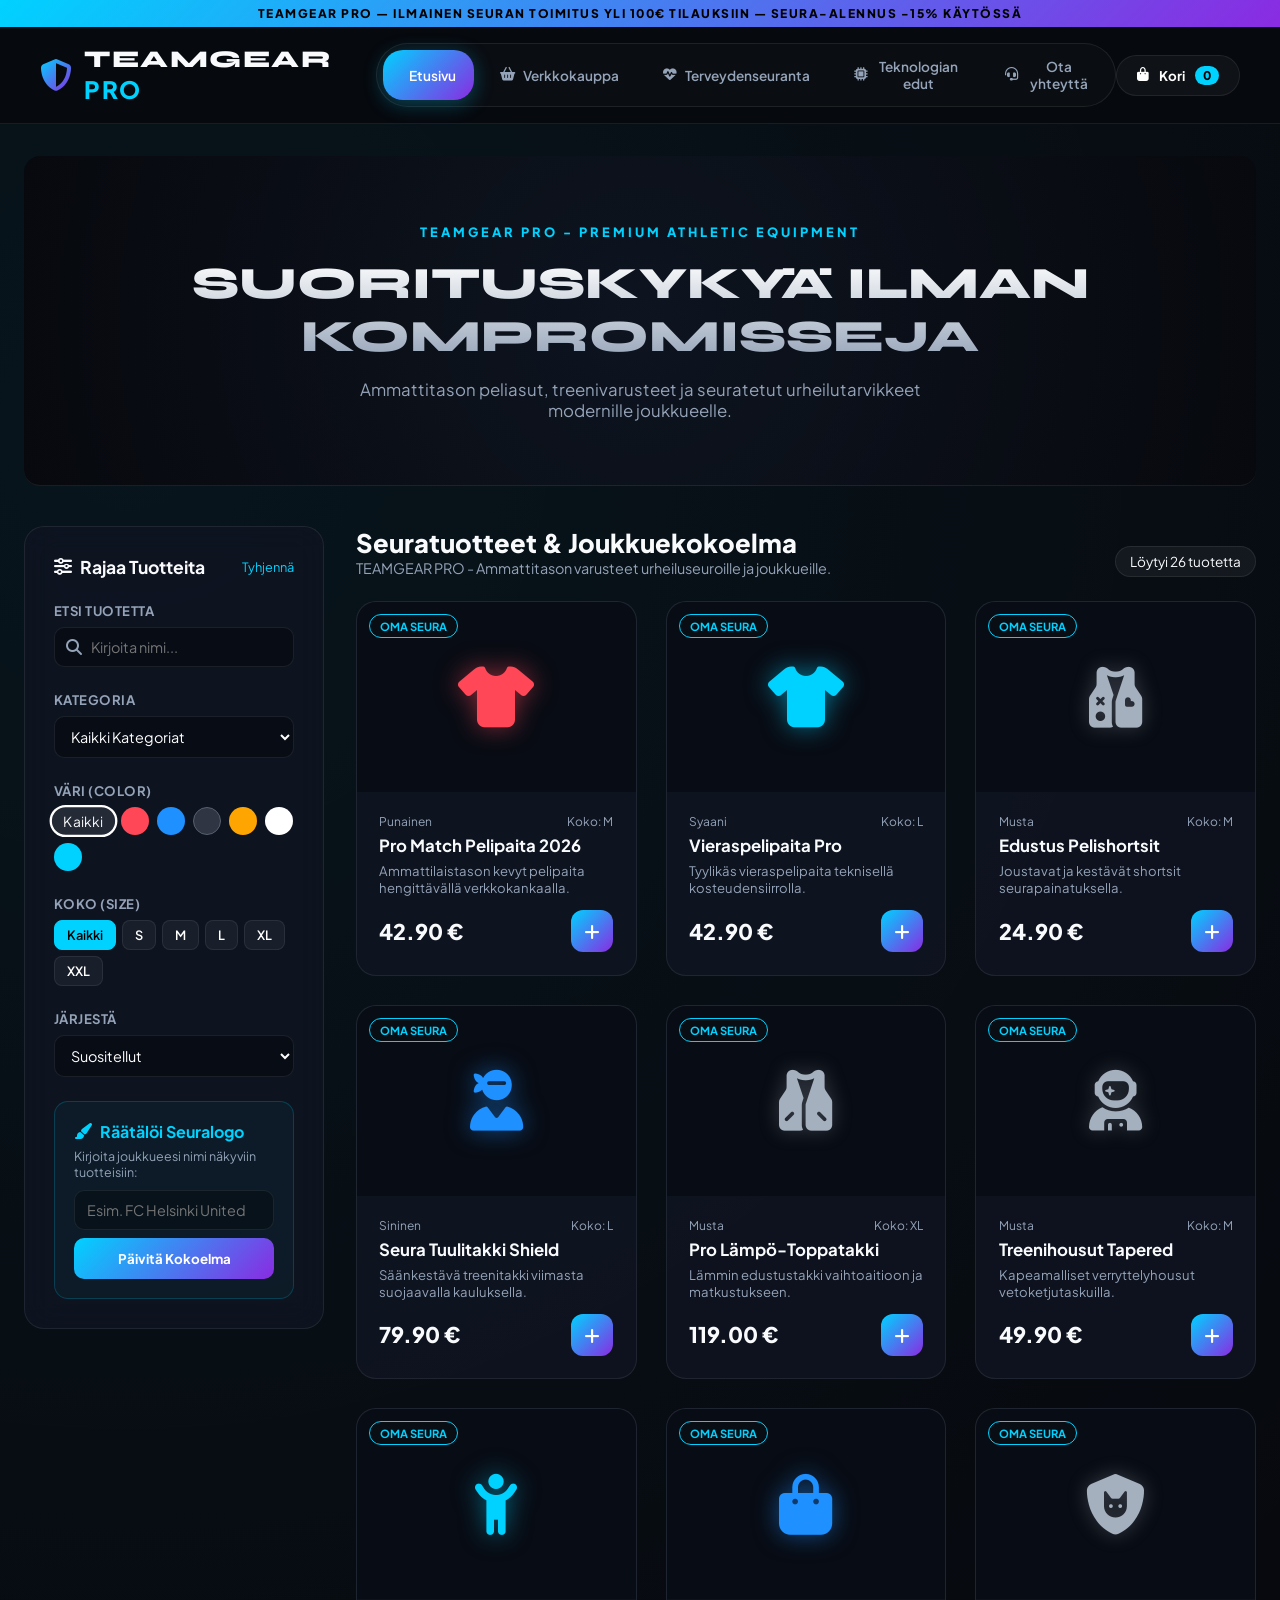
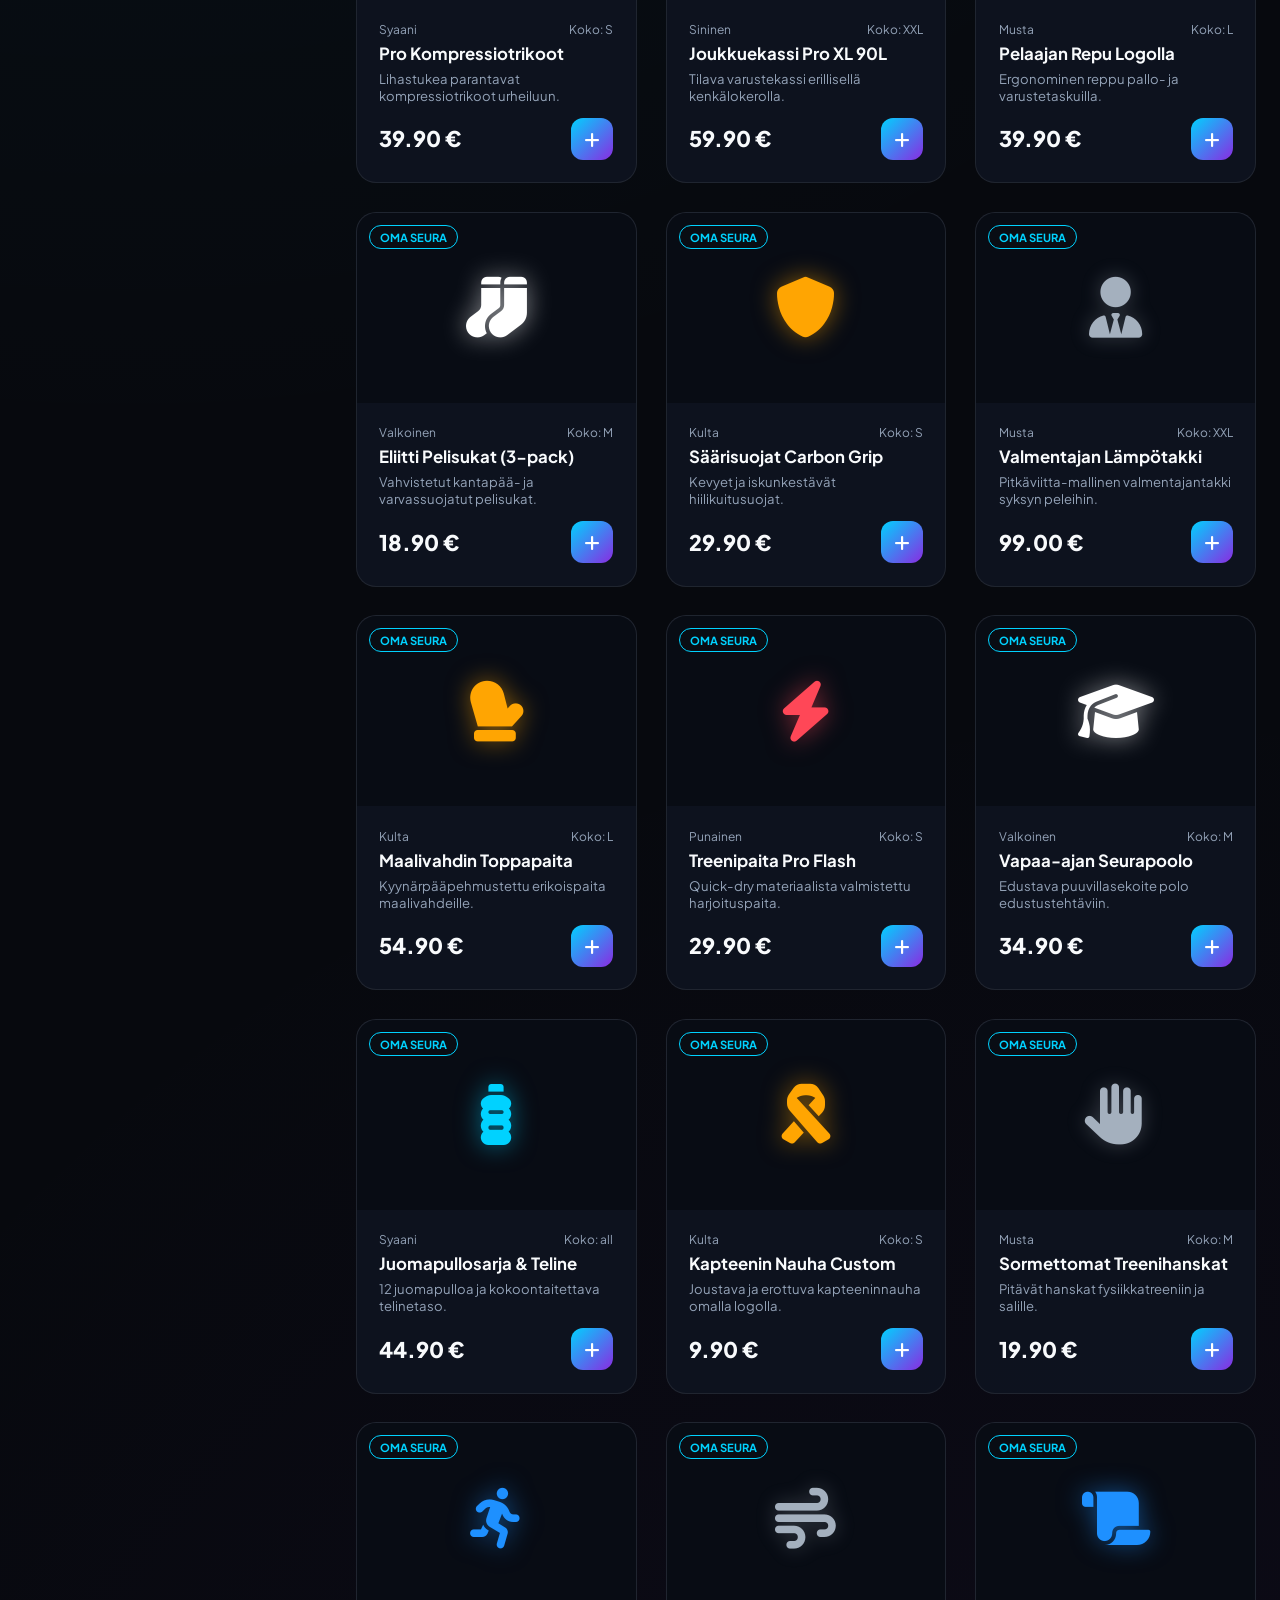
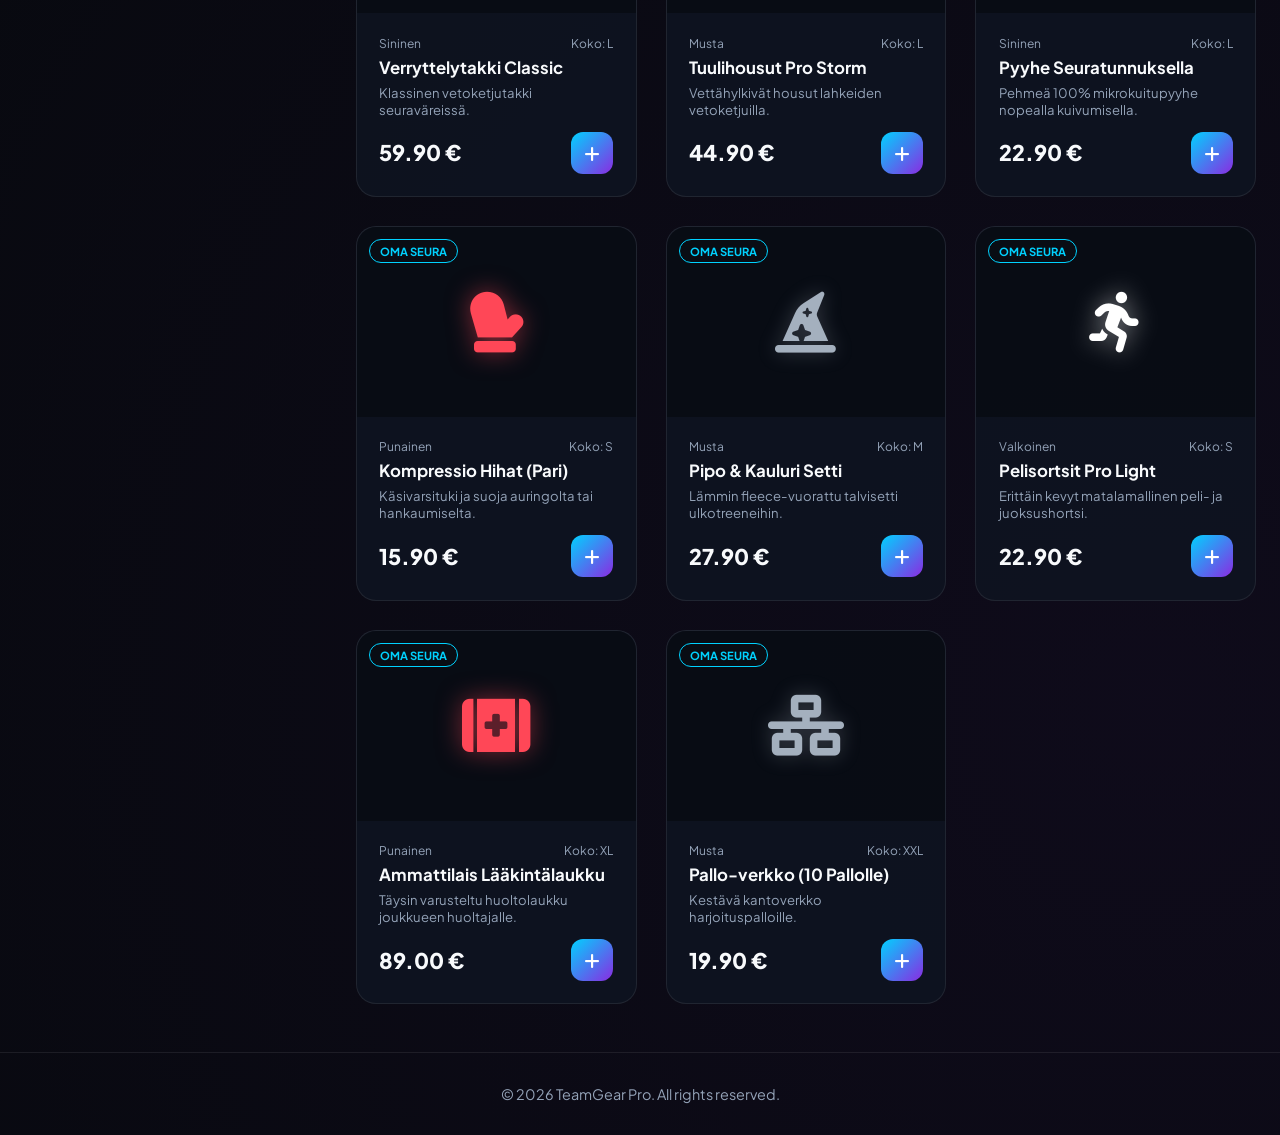
==== commit a9ee14fd: "Merge branch 'main' of https://github.com/rugaveddpurohit/Urheilu-Katalogi" ====
--- a/index.html
+++ b/index.html
@@ -4,18 +4,23 @@
 <head>
     <meta charset="UTF-8" />
     <meta name="viewport" content="width=device-width, initial-scale=1.0" />
-    <title>TeamGear Pro - Urheilujoukkueiden Kokoelma</title>
+    <title>TeamGear Pro</title>
     <link rel="stylesheet" href="style.css" />
-    <link rel="stylesheet" href="https://cdnjs.cloudflare.com/ajax/libs/font-awesome/6.4.0/css/all.min.css" />
+    <link rel="stylesheet" href="https://cdnjs.cloudflare.com/ajax/libs/font-awesome/6.5.2/css/all.min.css" />
+    <link
+        href="https://fonts.googleapis.com/css2?family=Plus+Jakarta+Sans:wght@300;400;600;700;800&family=Syne:wght@700;800&display=swap"
+        rel="stylesheet">
 </head>
 
 <body>
+    <div class="top-announcement">
+        <span>TEAMGEAR PRO — ILMAINEN SEURAN TOIMITUS YLI 100€ TILAUKSIIN — SEURA-ALENNUS -15% KÄYTÖSSÄ</span>
+    </div>
+
     <header class="luxury-navbar">
         <div class="logo-box">
-            <a href="#etusivu" class="logo-link">
-                <i class="fa-solid fa-shield-halved logo-icon"></i>
-                <span class="logo-text">TEAMGEAR <span>PRO</span></span>
-            </a>
+            <i class="fa-solid fa-shield-halved logo-icon"></i>
+            <span class="logo-text">TEAMGEAR <span>PRO</span></span>
         </div>
         <nav class="nav-links">
             <button class="nav-btn active" data-tab="tab-etusivu"><i class="fa-solid fa-grid-2"></i>Etusivu</button>
@@ -23,10 +28,8 @@
                     class="fa-solid fa-basket-shopping"></i>Verkkokauppa</button>
             <button class="nav-btn disabled" data-tab="tab-terveys"><i
                     class="fa-solid fa-heart-pulse"></i>Terveydenseuranta</button>
-            <a href="smartwatch.html" class="nav-btn" style="text-decoration: none;">
-            <i class="fa-solid fa-microchip"></i>SMARTWATCH</a>
-            <a href="teknologia.html" class="nav-btn" style="text-decoration: none;">
-            <i class="fa-solid fa-microchip"></i>Teknologian yleisesti</a>
+            <button class="nav-btn disabled" data-tab="tab-teknologia"><i class="fa-solid fa-microchip"></i>Teknologian
+                edut</button>
             <button class="nav-btn disabled" data-tab="tab-yhteytta"><i class="fa-solid fa-headset"></i>Ota
                 yhteyttä</button>
         </nav>
@@ -41,10 +44,20 @@
 
     <div class="main-container">
         <section id="tab-etusivu" class="tab-content active">
+            <div class="hero-section">
+                <div class="hero-overlay"></div>
+                <div class="hero-content">
+                    <span class="hero-tag">TEAMGEAR PRO - PREMIUM ATHLETIC EQUIPMENT</span>
+                    <h1 class="hero-title">SUORITUSKYKYÄ ILMAN KOMPROMISSEJA</h1>
+                    <p class="hero-desc">Ammattitason peliasut, treenivarusteet ja seuratetut urheilutarvikkeet
+                        modernille joukkueelle.</p>
+                </div>
+            </div>
+
             <div class="catalog-layout">
                 <aside class="glow-sidebar">
-                    <div class="fillter-header">
-                        <h3><i class="fa-solid fa-sliders"></i>Rajaa Tuotteita</h3>
+                    <div class="filter-header">
+                        <h3><i class="fa-solid fa-sliders"></i> Rajaa Tuotteita</h3>
                         <button id="reset-filters" class="reset-btn">Tyhjennä</button>
                     </div>
 
@@ -110,14 +123,363 @@
                         </div>
                         <p>Kirjoita joukkueesi nimi näkyviin tuotteisiin:</p>
                         <input type="text" id="team-name-input" placeholder="Esim. FC Helsinki United" />
-                        <button id="apply-team-name" class="accent-btn">
-                            Päivitä Kokoelma
-                        </button>
+                        <button id="apply-team-name" class="accent-btn">Päivitä Kokoelma</button>
                     </div>
                 </aside>
+
+                <main class="catalog-view">
+                    <div class="catalog-topbar">
+                        <div>
+                            <h2>Seuratuotteet & Joukkuekokoelma</h2>
+                            <p class="sub-text">TEAMGEAR PRO - Ammattitason varusteet urheiluseuroille ja
+                                joukkueille.</p>
+                        </div>
+                        <div class="results-badge" id="results-count">Ladataan...</div>
+                    </div>
+                    <div class="products-grid" id="products-grid"></div>
+                </main>
+            </div>
+        </section>
+
+        <section id="tab-verkkokauppa" class="tab-content">
+            <div class="verkkokauppa-hero">
+                <h2>Verkkokauppa & Tilaushallinta</h2>
+                <p>Hallitse joukkueesi valintoja, tarkastele valittuja kokoelmia ja siirry kassalle.</p>
+            </div>
+
+            <div class="store-grid-layout">
+                <div class="store-cart-summary-box">
+                    <h3>Valitut Joukkuetuotteet</h3>
+                    <div id="store-cart-list" class="store-cart-list"></div>
+                </div>
+
+                <div class="checkout-panel">
+                    <h3>Tilausyhteenveto</h3>
+                    <div class="checkout-line">
+                        <span>Tuotteet yhteensä:</span>
+                        <strong id="summary-subtotal">0.00 €</strong>
+                    </div>
+                    <div class="checkout-line">
+                        <span>Seura-alennus (Automattinen):</span>
+                        <strong id="summary-discount" class="discount-text">-0.00 €</strong>
+                    </div>
+                    <div class="checkout-line">
+                        <span>Toimituskulut:</span>
+                        <span>Ilmainen seurantoimitus</span>
+                    </div>
+                    <hr class="divider" />
+                    <div class="checkout-line total-line">
+                        <span>Kokonaissumma:</span>
+                        <strong id="summary-total">0.00 €</strong>
+                    </div>
+                    <button id="final-checkout-btn" class="checkout-submit-btn">
+                        <i class="fa-solid fa-lock"></i> Vahvista ja Lähetä Tilaus
+                    </button>
+                </div>
+            </div>
+        </section>
+
+        <section id="tab-terveys" class="tab-content">
+            <div class="health-hero">
+                <h1>Terveydenseuranta - TeamGear Pro</h1>
+                <p>Seuraa omaa hyvinvointiasi ja kehity urheilijana. TeamGear Pro älylaitteet ja seurantatyökalut
+                    auttavat sinua seuraamaan päivittäistä aktiivisuuttasi, sykettäsi ja untasi.</p>
+            </div>
+
+            <div class="health-features">
+                <h2>Terveydenseurannan ominaisuudet</h2>
+                <p>Älykellon avulla voit seurata monia tärkeitä asioita omassa päivittäisessä elämässäsi ja
+                    harjoittelussasi.</p>
+                <div class="catalog-layout" style="margin-top: 1.5rem;">
+                    <article class="health-card">
+                        <i class="fa-solid fa-heart-pulse"></i>
+                        <h3>Sykkeen seuranta</h3>
+                        <p>Seuraa sydämesi sykettä harjoittelun aikana ja levossa. Näet suoraan, kuinka kehosi reagoi
+                            TeamGear Pro treeniohjelmiin.</p>
+                    </article>
+                    <article class="health-card">
+                        <i class="fa-solid fa-person-walking"></i>
+                        <h3>Askelten seuranta</h3>
+                        <p>Seuraa päivän aikana ottamiasi askeleita ja pidä huolta päivittäisestä liikkumisestasi ja
+                            peruskunnostasi.</p>
+                    </article>
+                    <article class="health-card">
+                        <i class="fa-solid fa-moon"></i>
+                        <h3>Unen seuranta</h3>
+                        <p>Seuraa nukkumisaikaasi ja opi ymmärtämään, kuinka tärkeää riittävä uni on palautumiselle ja
+                            kehitykselle.</p>
+                    </article>
+                    <article class="health-card">
+                        <i class="fa-solid fa-fire"></i>
+                        <h3>Kalorien seuranta</h3>
+                        <p>Saat tarkan arvion päivän aikana kuluttamistasi kaloreista ja voit seurata
+                            energiankulutustasi.</p>
+                    </article>
+                    <article class="health-card">
+                        <i class="fa-solid fa-dumbbell"></i>
+                        <h3>Harjoittelun seuranta</h3>
+                        <p>Seuraa harjoituksiasi ja kehitystäsi eri urheilulajeissa ammattimaisilla mittareilla.</p>
+                    </article>
+                    <article class="health-card">
+                        <i class="fa-solid fa-heart"></i>
+                        <h3>Hyvinvoinnin seuranta</h3>
+                        <p>Seuraa päivittäistä aktiivisuuttasi ja opi huolehtimaan kokonaisvaltaisesta hyvinvoinnistasi.
+                        </p>
+                    </article>
+                </div>
+            </div>
+
+            <div class="health-watch">
+                <h2>Älykello urheilijan apuna</h2>
+                <p>Älykello on korvaamaton apuväline TeamGear Pro -urheilijalle. Sen avulla voit seurata omaa
+                    aktiivisuuttasi, harjoitteluasi ja palautumistasi reaaliajassa.</p>
+                <ul>
+                    <li>Sykkeen mittaus 24/7</li>
+                    <li>Edistynyt askelmittari</li>
+                    <li>Unen ja palautumisen seuranta</li>
+                    <li>Harjoitusten tallentaminen ja analyysi</li>
+                    <li>Älykkäät ilmoitukset suoraan ranteeseen</li>
+                </ul>
+            </div>
+
+            <div class="health-ending">
+                <h2>Pidä huolta hyvinvoinnistasi</h2>
+                <p>Pienetkin päivittäiset valinnat voivat auttaa sinua saavuttamaan omat urheilu- ja
+                    hyvinvointitavoitteesi turvallisesti.</p>
+            </div>
+        </section>
+
+        <section id="tab-teknologia" class="tab-content">
+            <div class="hero" style="padding: 2rem 0;">
+                <span class="eyebrow"><span class="eyebrow-dot"></span>TeamGear Pro - Teknologia arjessa</span>
+                <h1 style="font-size: 2.5rem;"><span class="gradient-text">TEKNOLOGIAN EDUT</span></h1>
+                <p>Pienempi laite, suurempi vaikutus. Tutustu siihen, miten älykello ja TeamGear Pro ekosysteemi
+                    tukevat hyvinvointia, turvallisuutta ja sujuvampaa arkea.</p>
+            </div>
+
+            <div class="map-section">
+                <div class="mind-map">
+                    <svg class="connectors" viewBox="0 0 1000 720" preserveAspectRatio="none">
+                        <defs>
+                            <linearGradient id="lineGradient" x1="0" y1="0" x2="1" y2="1">
+                                <stop offset="0" stop-color="#16d9ff" />
+                                <stop offset=".55" stop-color="#2f7cff" />
+                                <stop offset="1" stop-color="#7757ff" />
+                            </linearGradient>
+                        </defs>
+                        <path class="connector" d="M500 360 C420 360 410 120 255 120" />
+                        <path class="connector" d="M500 360 C580 360 590 120 745 120" />
+                        <path class="connector" d="M500 360 C420 360 410 360 255 360" />
+                        <path class="connector" d="M500 360 C580 360 590 360 745 360" />
+                        <path class="connector" d="M500 360 C420 360 410 600 255 600" />
+                        <path class="connector" d="M500 360 C580 360 590 600 745 600" />
+                        <circle class="connector-dot" cx="500" cy="360" r="5" />
+                    </svg>
+
+                    <div class="center-node">
+                        <div class="center-content">
+                            <svg class="center-icon" viewBox="0 0 24 24" fill="none" stroke="currentColor"
+                                stroke-width="1.8">
+                                <rect x="7" y="5" width="10" height="14" rx="3" />
+                                <path d="M9 5V2h6v3M9 19v3h6v-3M9.5 12h1.5l1-2 1.4 4 1-2H16" />
+                            </svg>
+                            <h2>TEKNOLOGIAN EDUT</h2>
+                            <p>TeamGear Pro Älykkäämpi Arki</p>
+                        </div>
+                    </div>
+
+                    <article class="branch health">
+                        <div class="branch-header">
+                            <span class="icon-box">
+                                <svg viewBox="0 0 24 24" fill="none" stroke="currentColor" stroke-width="2">
+                                    <path
+                                        d="M20.8 4.6a5.5 5.5 0 0 0-7.8 0L12 5.7l-1.1-1.1a5.5 5.5 0 0 0-7.8 7.8l1.1 1.1L12 21l7.8-7.5 1.1-1.1a5.5 5.5 0 0 0-.1-7.8Z" />
+                                    <path d="M3.8 12h4l1.4-3 2.2 6 1.6-3h7" />
+                                </svg>
+                            </span>
+                            <h2>Terveys ja hyvinvointi</h2>
+                        </div>
+                        <ul>
+                            <li>Sykkeen seuranta</li>
+                            <li>Unen seuranta</li>
+                            <li>Stressin hallinta</li>
+                            <li>Aktiivisuuden seuranta</li>
+                        </ul>
+                    </article>
+
+                    <article class="branch exercise">
+                        <div class="branch-header">
+                            <span class="icon-box">
+                                <svg viewBox="0 0 24 24" fill="none" stroke="currentColor" stroke-width="2">
+                                    <circle cx="17" cy="4" r="2" />
+                                    <path d="m15 22 1-7-3-2 2-5 4 3 3 1M3 11l4-2 3-3 2 2-3 4 3 2-2 8" />
+                                </svg>
+                            </span>
+                            <h2>Liikunta ja motivaatio</h2>
+                        </div>
+                        <ul>
+                            <li>Erilaiset urheilutilat</li>
+                            <li>Tavoitteiden asettaminen</li>
+                            <li>Edistymisen seuranta</li>
+                            <li>Liikuntamuistutukset</li>
+                        </ul>
+                    </article>
+
+                    <article class="branch daily">
+                        <div class="branch-header">
+                            <span class="icon-box">
+                                <svg viewBox="0 0 24 24" fill="none" stroke="currentColor" stroke-width="2">
+                                    <circle cx="12" cy="12" r="3" />
+                                    <path
+                                        d="M19.4 15a1.7 1.7 0 0 0 .3 1.9l.1.1-2.8 2.8-.1-.1a1.7 1.7 0 0 0-1.9-.3 1.7 1.7 0 0 0-1 1.6v.2h-4V21a1.7 1.7 0 0 0-1-1.6 1.7 1.7 0 0 0-1.9.3l-.1.1L4.2 17l.1-.1a1.7 1.7 0 0 0 .3-1.9A1.7 1.7 0 0 0 3 14H2.8v-4H3a1.7 1.7 0 0 0 1.6-1 1.7 1.7 0 0 0-.3-1.9L4.2 7 7 4.2l.1.1a1.7 1.7 0 0 0 1.9.3A1.7 1.7 0 0 0 10 3v-.2h4V3a1.7 1.7 0 0 0 1 1.6 1.7 1.7 0 0 0 1.9-.3l.1-.1L19.8 7l-.1.1a1.7 1.7 0 0 0-.3 1.9 1.7 1.7 0 0 0 1.6 1h.2v4H21a1.7 1.7 0 0 0-1.6 1Z" />
+                                </svg>
+                            </span>
+                            <h2>Arjen helpottaminen</h2>
+                        </div>
+                        <ul>
+                            <li>Ilmoitukset ranteeseen</li>
+                            <li>Kalenteri ja muistutukset</li>
+                            <li>Puhelut ja viestit</li>
+                            <li>Nopea pääsy tietoihin</li>
+                        </ul>
+                    </article>
+
+                    <article class="branch connection">
+                        <div class="branch-header">
+                            <span class="icon-box">
+                                <svg viewBox="0 0 24 24" fill="none" stroke="currentColor" stroke-width="2">
+                                    <circle cx="9" cy="8" r="4" />
+                                    <path
+                                        d="M2 21v-2a7 7 0 0 1 14 0v2M16 3.2a4 4 0 0 1 0 7.6M19 14a6 6 0 0 1 3 5.2V21" />
+                                </svg>
+                            </span>
+                            <h2>Yhteys muihin</h2>
+                        </div>
+                        <ul>
+                            <li>Viestit ja puhelut</li>
+                            <li>Tärkeät ilmoitukset</li>
+                            <li>Yhteys läheisiin</li>
+                            <li>Puhelimen etsiminen</li>
+                        </ul>
+                    </article>
+
+                    <article class="branch safety">
+                        <div class="branch-header">
+                            <span class="icon-box">
+                                <svg viewBox="0 0 24 24" fill="none" stroke="currentColor" stroke-width="2">
+                                    <path d="M12 22s8-4 8-10V5l-8-3-8 3v7c0 6 8 10 8 10Z" />
+                                    <path d="m9 12 2 2 4-4" />
+                                </svg>
+                            </span>
+                            <h2>Turvallisuus</h2>
+                        </div>
+                        <ul>
+                            <li>Hätäpuhelut</li>
+                            <li>Sijainnin jakaminen</li>
+                            <li>Kaatumisen tunnistus</li>
+                            <li>Ilmoitukset läheisille</li>
+                        </ul>
+                    </article>
+
+                    <article class="branch lifestyle">
+                        <div class="branch-header">
+                            <span class="icon-box">
+                                <svg viewBox="0 0 24 24" fill="none" stroke="currentColor" stroke-width="2">
+                                    <path
+                                        d="M11 20A7 7 0 0 1 9.8 6.1C15.5 4.8 18 2 18 2s2 6.5-2.1 11.2C13.8 15.6 11 16 8.5 15" />
+                                    <path d="M2 21c3-6 7-8.5 13-10" />
+                                </svg>
+                            </span>
+                            <h2>Parempi elämäntapa</h2>
+                        </div>
+                        <ul>
+                            <li>Juomismuistutukset</li>
+                            <li>Hengitysharjoitukset</li>
+                            <li>Terveellisemmät rutiinit</li>
+                            <li>Tasapainoisempi ajankäyttö</li>
+                        </ul>
+                    </article>
+                </div>
+
+                <div class="summary">
+                    <strong>Enemmän hyvinvointia joka päivä TeamGear Pro kanssa.</strong> Älykello yhdistää
+                    terveyden, liikunnan, yhteydenpidon ja turvallisuuden yhteen pieneen laitteeseen.
+                </div>
+            </div>
+        </section>
+
+        <section id="tab-yhteytta" class="tab-content">
+            <div class="contact-hero-box">
+                <h2>Ota yhteyttä - TeamGear Pro</h2>
+                <p>Onko sinulla kysyttävää seuratilauksista, tuotteista tai joukkuekokoelmista? Lähetä meille viesti,
+                    tiimimme auttaa sinua mielellään.</p>
+            </div>
+
+            <div class="contact-grid-layout">
+                <div class="contact-info-card">
+                    <h3><i class="fa-solid fa-headset"></i> Asiakaspalvelu & Seurat</h3>
+                    <p>Ota meihin yhteyttä suoraan kanavien kautta tai täytä oheinen lomake.</p>
+                    <ul class="contact-list">
+                        <li><i class="fa-solid fa-envelope"></i> tuki@urheilukatalogi.fi</li>
+                        <li><i class="fa-solid fa-phone"></i> +358 40 123 4567</li>
+                        <li><i class="fa-solid fa-location-dot"></i> Urheilukatu 1, 00100 Helsinki</li>
+                    </ul>
+                </div>
+
+                <div class="contact-form-panel">
+                    <h3>Lähetä meille viesti</h3>
+                    <form
+                        onsubmit="event.preventDefault(); alert('Kiitos viestistänne! TeamGear Pro asiakaspalvelu ottaa teihin yhteyttä pian.');">
+                        <div class="form-group" style="margin-bottom: 1rem;">
+                            <label
+                                style="display:block; font-size:0.85rem; color:var(--text-muted); margin-bottom:6px;">Nimi</label>
+                            <input type="text" placeholder="Koko nimesi" required
+                                style="width:100%; background:rgba(0,0,0,0.3); border:1px solid var(--border-color); padding:12px; border-radius:10px; color:white; outline:none;" />
+                        </div>
+                        <div class="form-group" style="margin-bottom: 1rem;">
+                            <label
+                                style="display:block; font-size:0.85rem; color:var(--text-muted); margin-bottom:6px;">Sähköposti</label>
+                            <input type="email" placeholder="nimi@esimerkki.fi" required
+                                style="width:100%; background:rgba(0,0,0,0.3); border:1px solid var(--border-color); padding:12px; border-radius:10px; color:white; outline:none;" />
+                        </div>
+                        <div class="form-group" style="margin-bottom: 1.2rem;">
+                            <label
+                                style="display:block; font-size:0.85rem; color:var(--text-muted); margin-bottom:6px;">Viesti</label>
+                            <textarea rows="4" placeholder="Kirjoita viestisi tähän..." required
+                                style="width:100%; background:rgba(0,0,0,0.3); border:1px solid var(--border-color); padding:12px; border-radius:10px; color:white; outline:none; resize:none;"></textarea>
+                        </div>
+                        <button type="submit" class="accent-btn">Lähetä Viesti</button>
+                    </form>
+                </div>
             </div>
         </section>
     </div>
+
+    <footer class="site-footer">
+        <p>&copy; 2026 TeamGear Pro. All rights reserved.</p>
+    </footer>
+
+    <div id="cart-drawer" class="cart-drawer">
+        <div class="drawer-overlay" id="close-drawer-overlay"></div>
+        <div class="drawer-content">
+            <div class="drawer-header">
+                <h3><i class="fa-solid fa-bag-shopping"></i> Joukkueen Kori</h3>
+                <button id="close-drawer-btn" class="close-btn">&times;</button>
+            </div>
+            <div class="drawer-body" id="drawer-cart-items"></div>
+            <div class="drawer-footer">
+                <div class="drawer-total">
+                    <span>Yhteensä:</span>
+                    <strong id="drawer-total-price">0.00 €</strong>
+                </div>
+                <button id="go-to-verkkokauppa" class="accent-btn full-width">
+                    Siirry Verkkokauppaan & Kassalle
+                </button>
+            </div>
+        </div>
+    </div>
+
+    <script src="script.js"></script>
 </body>
 
 </html>
